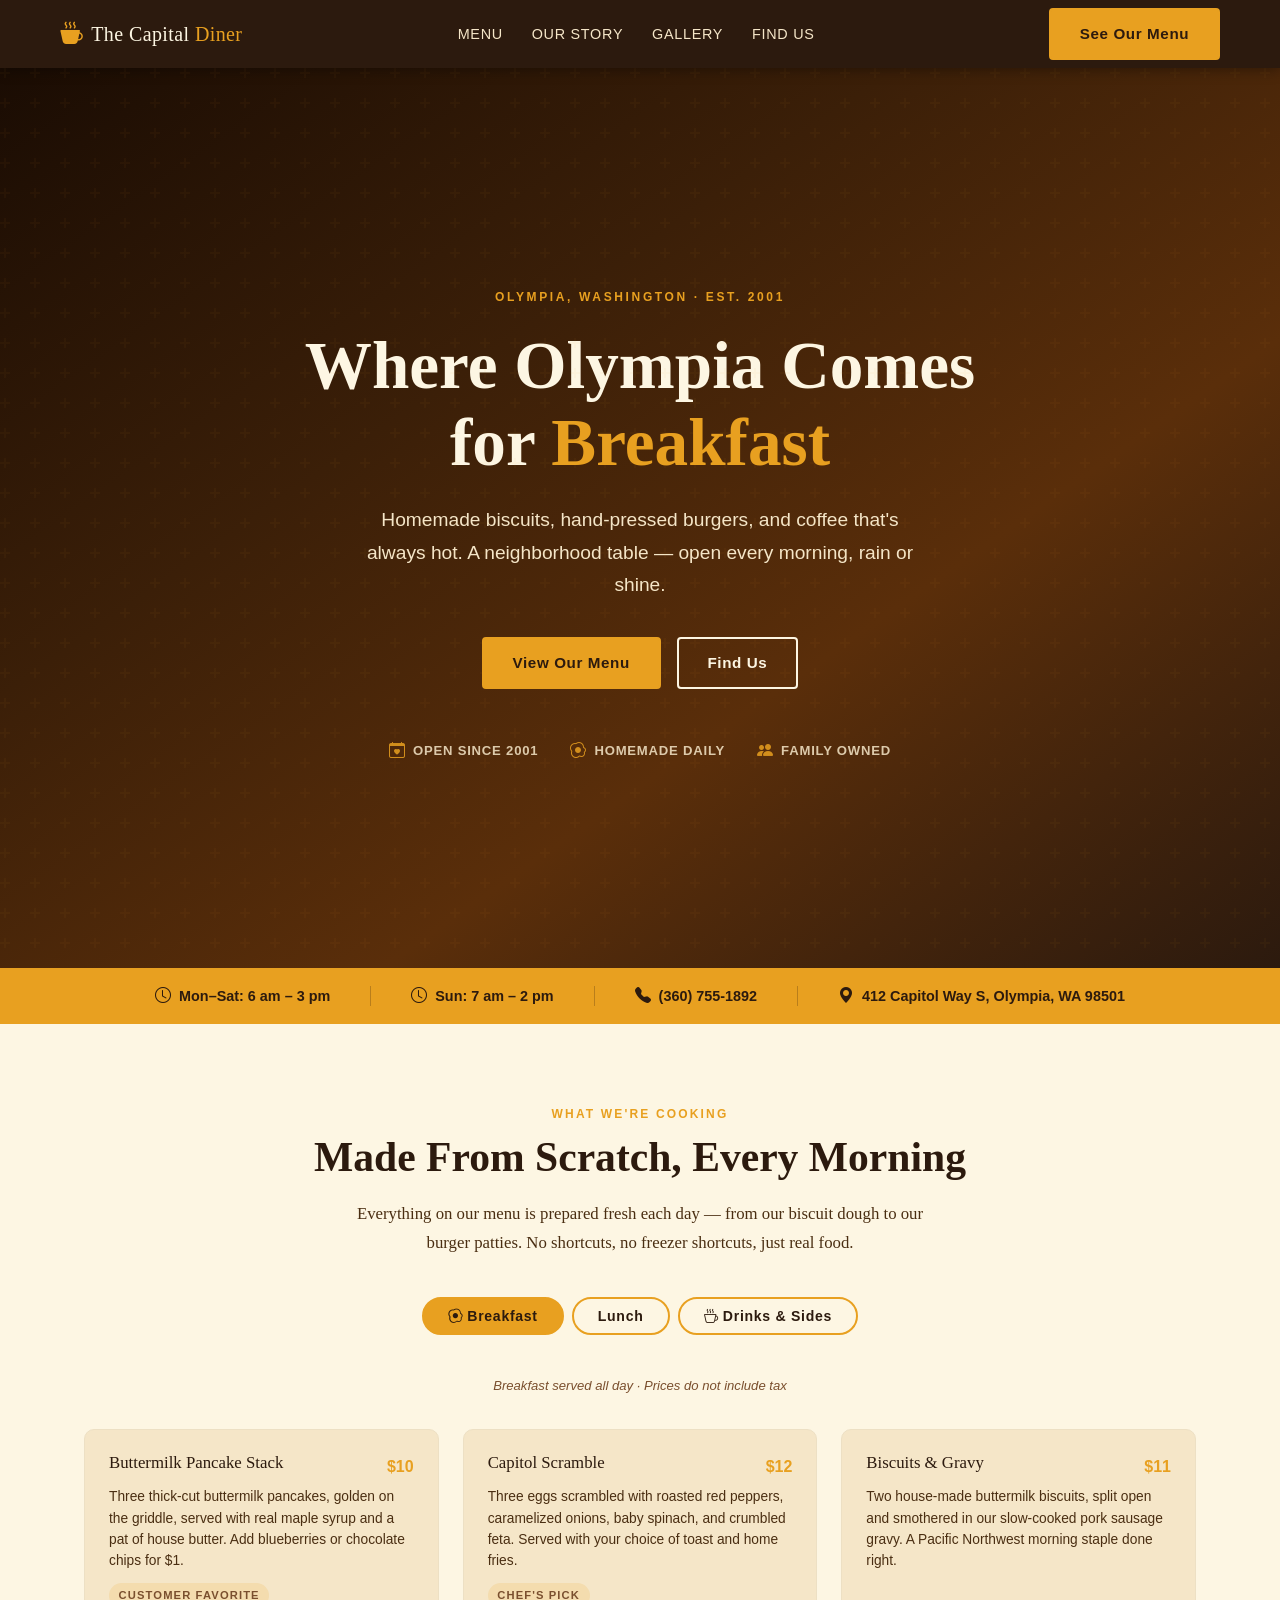
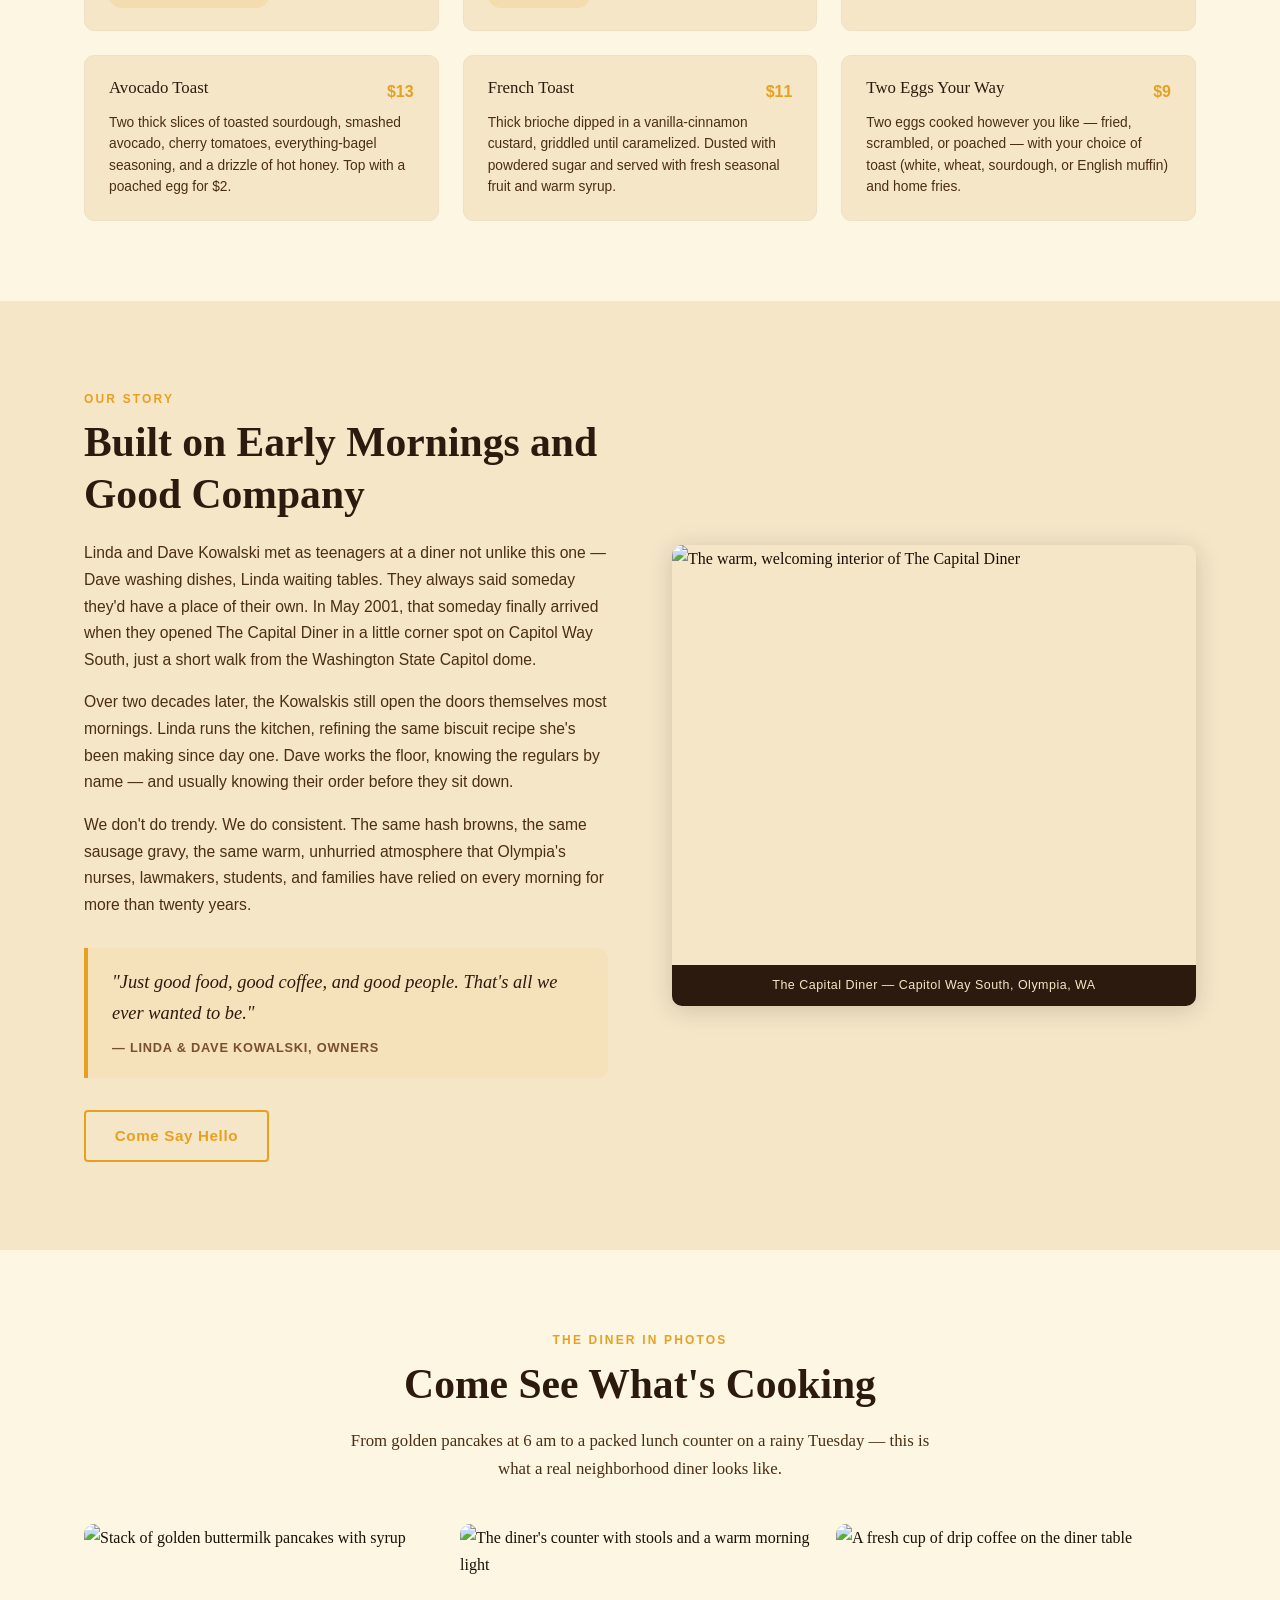
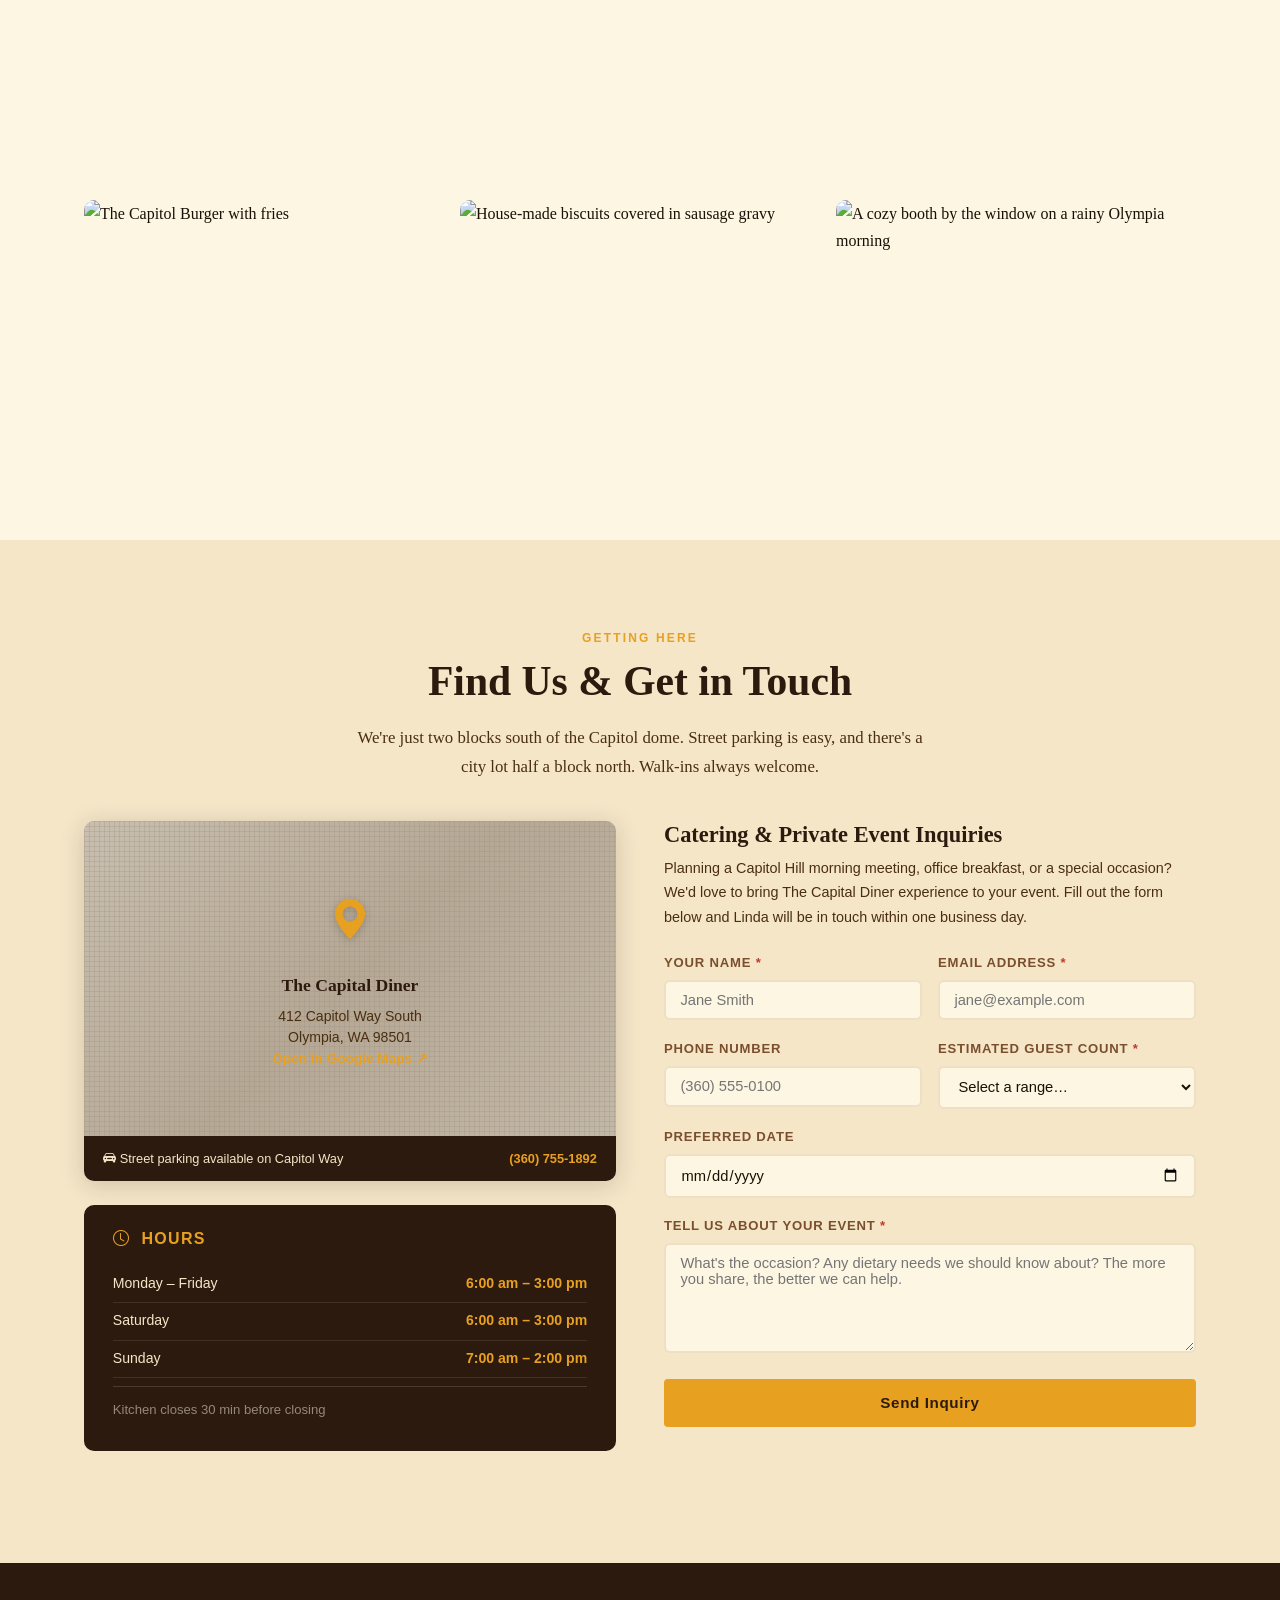
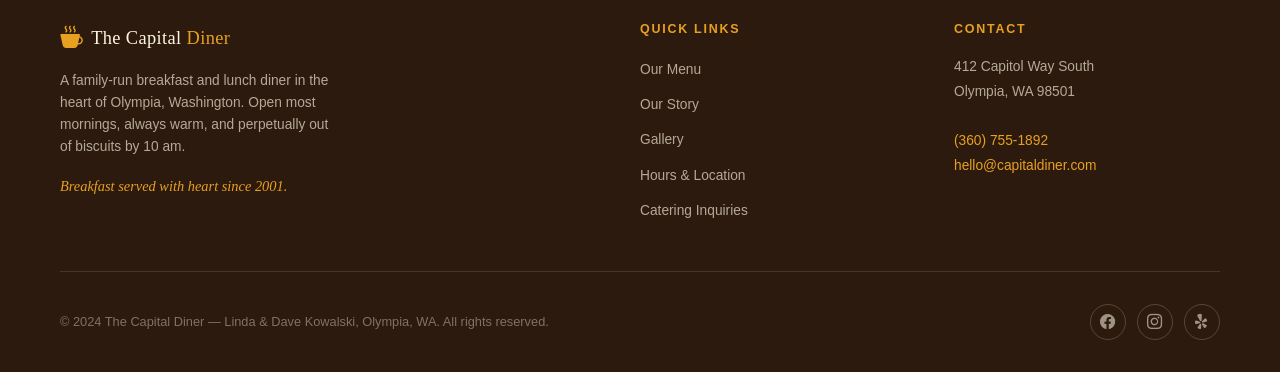
==== CapitalDiner/index.html @ 4e8f1e47 "Redesign portfolio with Aurora Forest theme + add 3 Olympia demo sites - Complete CSS rewrite: ameth" ====
<!DOCTYPE html>
<html lang="en">
<head>
  <meta charset="UTF-8" />
  <meta name="viewport" content="width=device-width, initial-scale=1.0" />
  <meta name="description" content="The Capital Diner — Olympia's favorite neighborhood breakfast and lunch spot since 2001. Homemade food, fresh coffee, and a warm welcome near the Washington State Capitol." />
  <title>The Capital Diner | Breakfast &amp; Lunch in Olympia, WA</title>

  <!-- Bootstrap Icons -->
  <link rel="stylesheet" href="https://cdn.jsdelivr.net/npm/bootstrap-icons@1.11.3/font/bootstrap-icons.min.css" />

  <!-- Local CSS -->
  <link rel="stylesheet" href="style.css" />
</head>
<body>

  <!-- ================================================
       NAVBAR
  ================================================= -->
  <nav id="navbar" role="navigation" aria-label="Main navigation">
    <div class="nav-inner">

      <a href="#hero" class="nav-logo" aria-label="The Capital Diner — home">
        <i class="bi bi-cup-hot-fill" aria-hidden="true"></i>
        <span>The Capital <span class="diner-word">Diner</span></span>
      </a>

      <ul class="nav-links" role="list">
        <li><a href="#menu">Menu</a></li>
        <li><a href="#about">Our Story</a></li>
        <li><a href="#gallery">Gallery</a></li>
        <li><a href="#findus">Find Us</a></li>
      </ul>

      <a href="#menu" class="btn btn-amber nav-cta sans">See Our Menu</a>

      <button
        class="nav-toggle"
        id="nav-toggle"
        aria-label="Toggle mobile menu"
        aria-expanded="false"
        aria-controls="navbar"
      >
        <span></span><span></span><span></span>
      </button>

    </div>
  </nav>


  <!-- ================================================
       HERO
  ================================================= -->
  <section id="hero" aria-label="Hero">

    <p class="hero-eyebrow">Olympia, Washington · Est. 2001</p>

    <h1 class="hero-title">
      Where Olympia Comes<br />for <em>Breakfast</em>
    </h1>

    <p class="hero-subtitle">
      Homemade biscuits, hand-pressed burgers, and coffee that's always hot.
      A neighborhood table — open every morning, rain or shine.
    </p>

    <div class="hero-ctas">
      <a href="#menu"   class="btn btn-amber sans">View Our Menu</a>
      <a href="#findus" class="btn btn-outline-cream sans">Find Us</a>
    </div>

    <div class="trust-badges" role="list" aria-label="Trust badges">
      <div class="badge" role="listitem">
        <i class="bi bi-calendar-heart" aria-hidden="true"></i>
        <span>Open Since 2001</span>
      </div>
      <div class="badge" role="listitem">
        <i class="bi bi-egg-fried" aria-hidden="true"></i>
        <span>Homemade Daily</span>
      </div>
      <div class="badge" role="listitem">
        <i class="bi bi-people-fill" aria-hidden="true"></i>
        <span>Family Owned</span>
      </div>
    </div>

  </section>


  <!-- ================================================
       HOURS & QUICK INFO BAR
  ================================================= -->
  <div id="infobar" role="complementary" aria-label="Hours and contact info">
    <div class="infobar-inner">

      <div class="info-item">
        <i class="bi bi-clock" aria-hidden="true"></i>
        <span>Mon–Sat: 6 am – 3 pm</span>
      </div>

      <div class="info-divider" aria-hidden="true"></div>

      <div class="info-item">
        <i class="bi bi-clock" aria-hidden="true"></i>
        <span>Sun: 7 am – 2 pm</span>
      </div>

      <div class="info-divider" aria-hidden="true"></div>

      <div class="info-item">
        <i class="bi bi-telephone-fill" aria-hidden="true"></i>
        <a href="tel:+13607551892" style="color:inherit;font-weight:600;">(360) 755-1892</a>
      </div>

      <div class="info-divider" aria-hidden="true"></div>

      <div class="info-item">
        <i class="bi bi-geo-alt-fill" aria-hidden="true"></i>
        <span>412 Capitol Way S, Olympia, WA 98501</span>
      </div>

    </div>
  </div>


  <!-- ================================================
       MENU
  ================================================= -->
  <section id="menu" aria-labelledby="menu-heading">
    <div class="container">

      <header class="menu-header fade-in-up">
        <span class="section-label">What We're Cooking</span>
        <h2 class="section-title" id="menu-heading">Made From Scratch, Every Morning</h2>
        <p class="section-subtitle">
          Everything on our menu is prepared fresh each day — from our biscuit dough
          to our burger patties. No shortcuts, no freezer shortcuts, just real food.
        </p>
      </header>

      <!-- Tab Buttons -->
      <div class="menu-tabs" role="tablist" aria-label="Menu categories">
        <button
          class="tab-btn active sans"
          role="tab"
          aria-selected="true"
          aria-controls="tab-breakfast"
          data-tab="tab-breakfast"
        >
          <i class="bi bi-egg-fried" aria-hidden="true"></i> Breakfast
        </button>
        <button
          class="tab-btn sans"
          role="tab"
          aria-selected="false"
          aria-controls="tab-lunch"
          data-tab="tab-lunch"
        >
          <i class="bi bi-sandwich" aria-hidden="true"></i> Lunch
        </button>
        <button
          class="tab-btn sans"
          role="tab"
          aria-selected="false"
          aria-controls="tab-drinks"
          data-tab="tab-drinks"
        >
          <i class="bi bi-cup-hot" aria-hidden="true"></i> Drinks &amp; Sides
        </button>
      </div>

      <!-- ── BREAKFAST PANEL ── -->
      <div id="tab-breakfast" class="tab-panel active" role="tabpanel" aria-labelledby="tab-btn-breakfast">
        <p class="menu-note">Breakfast served all day · Prices do not include tax</p>
        <div class="menu-grid">

          <article class="menu-card fade-in-up">
            <div class="menu-card-top">
              <h3 class="menu-card-name">Buttermilk Pancake Stack</h3>
              <span class="menu-card-price">$10</span>
            </div>
            <p class="menu-card-desc">Three thick-cut buttermilk pancakes, golden on the griddle, served with real maple syrup and a pat of house butter. Add blueberries or chocolate chips for $1.</p>
            <span class="menu-card-tag">Customer Favorite</span>
          </article>

          <article class="menu-card fade-in-up">
            <div class="menu-card-top">
              <h3 class="menu-card-name">Capitol Scramble</h3>
              <span class="menu-card-price">$12</span>
            </div>
            <p class="menu-card-desc">Three eggs scrambled with roasted red peppers, caramelized onions, baby spinach, and crumbled feta. Served with your choice of toast and home fries.</p>
            <span class="menu-card-tag">Chef's Pick</span>
          </article>

          <article class="menu-card fade-in-up">
            <div class="menu-card-top">
              <h3 class="menu-card-name">Biscuits &amp; Gravy</h3>
              <span class="menu-card-price">$11</span>
            </div>
            <p class="menu-card-desc">Two house-made buttermilk biscuits, split open and smothered in our slow-cooked pork sausage gravy. A Pacific Northwest morning staple done right.</p>
          </article>

          <article class="menu-card fade-in-up">
            <div class="menu-card-top">
              <h3 class="menu-card-name">Avocado Toast</h3>
              <span class="menu-card-price">$13</span>
            </div>
            <p class="menu-card-desc">Two thick slices of toasted sourdough, smashed avocado, cherry tomatoes, everything-bagel seasoning, and a drizzle of hot honey. Top with a poached egg for $2.</p>
          </article>

          <article class="menu-card fade-in-up">
            <div class="menu-card-top">
              <h3 class="menu-card-name">French Toast</h3>
              <span class="menu-card-price">$11</span>
            </div>
            <p class="menu-card-desc">Thick brioche dipped in a vanilla-cinnamon custard, griddled until caramelized. Dusted with powdered sugar and served with fresh seasonal fruit and warm syrup.</p>
          </article>

          <article class="menu-card fade-in-up">
            <div class="menu-card-top">
              <h3 class="menu-card-name">Two Eggs Your Way</h3>
              <span class="menu-card-price">$9</span>
            </div>
            <p class="menu-card-desc">Two eggs cooked however you like — fried, scrambled, or poached — with your choice of toast (white, wheat, sourdough, or English muffin) and home fries.</p>
          </article>

        </div>
      </div><!-- /tab-breakfast -->

      <!-- ── LUNCH PANEL ── -->
      <div id="tab-lunch" class="tab-panel" role="tabpanel" aria-labelledby="tab-btn-lunch" style="display:none;">
        <p class="menu-note">Lunch served from 11 am · Prices do not include tax</p>
        <div class="menu-grid">

          <article class="menu-card fade-in-up">
            <div class="menu-card-top">
              <h3 class="menu-card-name">Club Sandwich</h3>
              <span class="menu-card-price">$13</span>
            </div>
            <p class="menu-card-desc">Triple-decker toasted white bread loaded with oven-roasted turkey, crispy bacon, cheddar, lettuce, tomato, and house mayo. Served with house-cut fries or a side salad.</p>
            <span class="menu-card-tag">Lunch Favorite</span>
          </article>

          <article class="menu-card fade-in-up">
            <div class="menu-card-top">
              <h3 class="menu-card-name">Patty Melt</h3>
              <span class="menu-card-price">$13</span>
            </div>
            <p class="menu-card-desc">A hand-formed beef patty on grilled marble rye with Swiss cheese and a heap of slow-caramelized onions. Simple, honest, and deeply satisfying.</p>
          </article>

          <article class="menu-card fade-in-up">
            <div class="menu-card-top">
              <h3 class="menu-card-name">Capitol Burger</h3>
              <span class="menu-card-price">$14</span>
            </div>
            <p class="menu-card-desc">Our signature half-pound, hand-pressed beef burger on a toasted brioche bun with aged cheddar, butter lettuce, vine tomato, red onion, and Capitol sauce. Served with fries.</p>
            <span class="menu-card-tag">House Specialty</span>
          </article>

          <article class="menu-card fade-in-up">
            <div class="menu-card-top">
              <h3 class="menu-card-name">BLT</h3>
              <span class="menu-card-price">$11</span>
            </div>
            <p class="menu-card-desc">Thick-cut applewood-smoked bacon, iceberg lettuce, vine-ripe tomato, and real mayo on golden-toasted sourdough. Clean, classic, and never disappointing.</p>
          </article>

          <article class="menu-card fade-in-up">
            <div class="menu-card-top">
              <h3 class="menu-card-name">Soup &amp; Half Sandwich</h3>
              <span class="menu-card-price">$12</span>
            </div>
            <p class="menu-card-desc">A rotating bowl of made-from-scratch daily soup paired with half a deli sandwich of your choice — turkey, ham, or tuna salad. Ask your server what's in the pot today.</p>
          </article>

        </div>
      </div><!-- /tab-lunch -->

      <!-- ── DRINKS & SIDES PANEL ── -->
      <div id="tab-drinks" class="tab-panel" role="tabpanel" aria-labelledby="tab-btn-drinks" style="display:none;">
        <p class="menu-note">Available all day with any meal · Prices do not include tax</p>
        <div class="menu-grid">

          <article class="menu-card fade-in-up">
            <div class="menu-card-top">
              <h3 class="menu-card-name">Drip Coffee</h3>
              <span class="menu-card-price">$3</span>
            </div>
            <p class="menu-card-desc">Fresh-brewed every 30 minutes from locally roasted beans. Regular or decaf, with unlimited refills at the table. Because a good cup of coffee is non-negotiable.</p>
            <span class="menu-card-tag">Free Refills</span>
          </article>

          <article class="menu-card fade-in-up">
            <div class="menu-card-top">
              <h3 class="menu-card-name">Fresh-Squeezed Orange Juice</h3>
              <span class="menu-card-price">$4.50</span>
            </div>
            <p class="menu-card-desc">Squeezed to order from fresh navel oranges. Small or large. No added sugar, no concentrate — just fruit. A Capital Diner morning classic.</p>
          </article>

          <article class="menu-card fade-in-up">
            <div class="menu-card-top">
              <h3 class="menu-card-name">Home Fries</h3>
              <span class="menu-card-price">$4</span>
            </div>
            <p class="menu-card-desc">Skillet-fried diced potatoes with onion, bell pepper, and our house seasoning blend, cooked golden and crispy. The perfect breakfast side.</p>
          </article>

          <article class="menu-card fade-in-up">
            <div class="menu-card-top">
              <h3 class="menu-card-name">Seasonal Fruit Cup</h3>
              <span class="menu-card-price">$4</span>
            </div>
            <p class="menu-card-desc">Fresh-cut melon, strawberries, grapes, and whatever looks best at the market this week. A lighter side that pairs with anything on the menu.</p>
          </article>

          <article class="menu-card fade-in-up">
            <div class="menu-card-top">
              <h3 class="menu-card-name">Toast &amp; Jam</h3>
              <span class="menu-card-price">$3</span>
            </div>
            <p class="menu-card-desc">Two slices of your choice — white, wheat, sourdough, or English muffin — served with butter and a house-made seasonal jam from a local Olympia producer.</p>
          </article>

          <article class="menu-card fade-in-up">
            <div class="menu-card-top">
              <h3 class="menu-card-name">Fountain &amp; Juice Drinks</h3>
              <span class="menu-card-price">$3</span>
            </div>
            <p class="menu-card-desc">Pepsi, Diet Pepsi, lemonade, iced tea (sweet or unsweet), cranberry, and apple juice. Free refills on fountain. Ask about our seasonal lemonade special.</p>
          </article>

        </div>
      </div><!-- /tab-drinks -->

    </div>
  </section>


  <!-- ================================================
       ABOUT
  ================================================= -->
  <section id="about" aria-labelledby="about-heading">
    <div class="container">
      <div class="about-grid">

        <!-- Text Column -->
        <div class="about-text fade-in-up">
          <span class="section-label">Our Story</span>
          <h2 class="section-title" id="about-heading">Built on Early Mornings and Good Company</h2>

          <p>
            Linda and Dave Kowalski met as teenagers at a diner not unlike this one — Dave washing dishes, Linda waiting tables. They always said someday they'd have a place of their own. In May 2001, that someday finally arrived when they opened The Capital Diner in a little corner spot on Capitol Way South, just a short walk from the Washington State Capitol dome.
          </p>
          <p>
            Over two decades later, the Kowalskis still open the doors themselves most mornings. Linda runs the kitchen, refining the same biscuit recipe she's been making since day one. Dave works the floor, knowing the regulars by name — and usually knowing their order before they sit down.
          </p>
          <p>
            We don't do trendy. We do consistent. The same hash browns, the same sausage gravy, the same warm, unhurried atmosphere that Olympia's nurses, lawmakers, students, and families have relied on every morning for more than twenty years.
          </p>

          <blockquote class="about-quote">
            <p>"Just good food, good coffee, and good people. That's all we ever wanted to be."</p>
            <cite>— Linda &amp; Dave Kowalski, Owners</cite>
          </blockquote>

          <a href="#findus" class="btn btn-outline-amber sans">Come Say Hello</a>
        </div>

        <!-- Photo Column -->
        <div class="about-photo fade-in-up">
          <img
            src="https://picsum.photos/seed/diner-interior/700/480"
            alt="The warm, welcoming interior of The Capital Diner"
            loading="lazy"
            width="700"
            height="480"
          />
          <div class="about-photo-caption">
            The Capital Diner — Capitol Way South, Olympia, WA
          </div>
        </div>

      </div>
    </div>
  </section>


  <!-- ================================================
       GALLERY
  ================================================= -->
  <section id="gallery" aria-labelledby="gallery-heading">
    <div class="container">

      <header class="gallery-header fade-in-up">
        <span class="section-label">The Diner in Photos</span>
        <h2 class="section-title" id="gallery-heading">Come See What's Cooking</h2>
        <p class="section-subtitle">
          From golden pancakes at 6 am to a packed lunch counter on a rainy Tuesday —
          this is what a real neighborhood diner looks like.
        </p>
      </header>

      <div class="gallery-grid" role="list" aria-label="Photo gallery">

        <div class="gallery-item fade-in-up" role="listitem">
          <img
            src="https://picsum.photos/seed/pancakes-stack/600/400"
            alt="Stack of golden buttermilk pancakes with syrup"
            loading="lazy"
            width="600"
            height="400"
          />
          <div class="gallery-item-overlay"><span>Buttermilk Pancakes</span></div>
        </div>

        <div class="gallery-item fade-in-up" role="listitem">
          <img
            src="https://picsum.photos/seed/diner-counter/600/400"
            alt="The diner's counter with stools and a warm morning light"
            loading="lazy"
            width="600"
            height="400"
          />
          <div class="gallery-item-overlay"><span>The Counter</span></div>
        </div>

        <div class="gallery-item fade-in-up" role="listitem">
          <img
            src="https://picsum.photos/seed/coffee-morning/600/400"
            alt="A fresh cup of drip coffee on the diner table"
            loading="lazy"
            width="600"
            height="400"
          />
          <div class="gallery-item-overlay"><span>Morning Coffee</span></div>
        </div>

        <div class="gallery-item fade-in-up" role="listitem">
          <img
            src="https://picsum.photos/seed/burger-melt/600/400"
            alt="The Capitol Burger with fries"
            loading="lazy"
            width="600"
            height="400"
          />
          <div class="gallery-item-overlay"><span>The Capitol Burger</span></div>
        </div>

        <div class="gallery-item fade-in-up" role="listitem">
          <img
            src="https://picsum.photos/seed/biscuits-gravy/600/400"
            alt="House-made biscuits covered in sausage gravy"
            loading="lazy"
            width="600"
            height="400"
          />
          <div class="gallery-item-overlay"><span>Biscuits &amp; Gravy</span></div>
        </div>

        <div class="gallery-item fade-in-up" role="listitem">
          <img
            src="https://picsum.photos/seed/diner-booth/600/400"
            alt="A cozy booth by the window on a rainy Olympia morning"
            loading="lazy"
            width="600"
            height="400"
          />
          <div class="gallery-item-overlay"><span>A Cozy Corner Booth</span></div>
        </div>

      </div>
    </div>
  </section>


  <!-- ================================================
       FIND US / CONTACT
  ================================================= -->
  <section id="findus" aria-labelledby="findus-heading">
    <div class="container">

      <header class="text-center fade-in-up" style="margin-bottom:2.5rem;">
        <span class="section-label">Getting Here</span>
        <h2 class="section-title" id="findus-heading">Find Us &amp; Get in Touch</h2>
        <p class="section-subtitle" style="margin:0 auto;">
          We're just two blocks south of the Capitol dome. Street parking is easy, and there's
          a city lot half a block north. Walk-ins always welcome.
        </p>
      </header>

      <div class="findus-grid">

        <!-- Left: Map placeholder + Hours card -->
        <div>

          <!-- Map Placeholder -->
          <div class="map-placeholder fade-in-up" role="img" aria-label="Map showing The Capital Diner location at 412 Capitol Way S, Olympia, WA">
            <div class="map-inner">
              <div class="map-pin-icon">
                <i class="bi bi-geo-alt-fill" aria-hidden="true"></i>
              </div>
              <div class="map-address-block">
                <strong>The Capital Diner</strong>
                <p>
                  412 Capitol Way South<br />
                  Olympia, WA 98501<br />
                  <a href="https://www.google.com/maps/search/412+Capitol+Way+S+Olympia+WA" target="_blank" rel="noopener noreferrer" style="color:var(--amber);font-family:'Segoe UI',sans-serif;font-size:.85rem;font-weight:600;">Open in Google Maps ↗</a>
                </p>
              </div>
            </div>
            <div class="map-footer">
              <span><i class="bi bi-car-front-fill" aria-hidden="true"></i> Street parking available on Capitol Way</span>
              <a href="tel:+13607551892">(360) 755-1892</a>
            </div>
          </div><!-- /map-placeholder -->

          <!-- Hours Card -->
          <div class="hours-card fade-in-up" style="margin-top:1.5rem;">
            <h4><i class="bi bi-clock" aria-hidden="true"></i> &nbsp;Hours</h4>
            <div class="hours-row">
              <span class="day">Monday – Friday</span>
              <span class="time">6:00 am – 3:00 pm</span>
            </div>
            <div class="hours-row">
              <span class="day">Saturday</span>
              <span class="time">6:00 am – 3:00 pm</span>
            </div>
            <div class="hours-row">
              <span class="day">Sunday</span>
              <span class="time">7:00 am – 2:00 pm</span>
            </div>
            <div class="hours-row" style="margin-top:.5rem;border-top:1px solid rgba(253,246,227,.15);padding-top:.7rem;">
              <span class="day" style="color:rgba(253,246,227,.5);font-size:.82rem;">Kitchen closes 30 min before closing</span>
            </div>
          </div>

        </div><!-- /left col -->

        <!-- Right: Catering Inquiry Form -->
        <div class="contact-form fade-in-up">
          <h3>Catering &amp; Private Event Inquiries</h3>
          <p class="form-intro">
            Planning a Capitol Hill morning meeting, office breakfast, or a special occasion?
            We'd love to bring The Capital Diner experience to your event. Fill out the form
            below and Linda will be in touch within one business day.
          </p>

          <form id="catering-form" novalidate>

            <div class="form-row">
              <div class="form-group">
                <label for="f-name">Your Name <span style="color:#c0392b;">*</span></label>
                <input type="text" id="f-name" name="name" placeholder="Jane Smith" required autocomplete="name" />
              </div>
              <div class="form-group">
                <label for="f-email">Email Address <span style="color:#c0392b;">*</span></label>
                <input type="email" id="f-email" name="email" placeholder="jane@example.com" required autocomplete="email" />
              </div>
            </div>

            <div class="form-row">
              <div class="form-group">
                <label for="f-phone">Phone Number</label>
                <input type="tel" id="f-phone" name="phone" placeholder="(360) 555-0100" autocomplete="tel" />
              </div>
              <div class="form-group">
                <label for="f-guests">Estimated Guest Count <span style="color:#c0392b;">*</span></label>
                <select id="f-guests" name="guests" required>
                  <option value="">Select a range…</option>
                  <option value="10-25">10 – 25 guests</option>
                  <option value="25-50">25 – 50 guests</option>
                  <option value="50-100">50 – 100 guests</option>
                  <option value="100+">100+ guests</option>
                </select>
              </div>
            </div>

            <div class="form-group">
              <label for="f-date">Preferred Date</label>
              <input type="date" id="f-date" name="date" />
            </div>

            <div class="form-group">
              <label for="f-message">Tell Us About Your Event <span style="color:#c0392b;">*</span></label>
              <textarea id="f-message" name="message" placeholder="What's the occasion? Any dietary needs we should know about? The more you share, the better we can help." required></textarea>
            </div>

            <button type="submit" class="btn btn-amber sans" style="width:100%;padding:.85rem;">
              Send Inquiry
            </button>

          </form>

          <div id="form-success" class="form-success" role="alert">
            <i class="bi bi-check-circle-fill" aria-hidden="true"></i>
            <strong>Thank you — your inquiry is on its way!</strong><br />
            Linda will reach out within one business day.
            In the meantime, feel free to call us at <a href="tel:+13607551892">(360) 755-1892</a>.
          </div>

        </div><!-- /contact-form -->

      </div><!-- /findus-grid -->

    </div>
  </section>


  <!-- ================================================
       FOOTER
  ================================================= -->
  <footer id="footer" role="contentinfo">
    <div class="footer-inner">

      <div class="footer-top">

        <!-- Brand -->
        <div class="footer-brand">
          <a href="#hero" class="nav-logo" aria-label="The Capital Diner — back to top">
            <i class="bi bi-cup-hot-fill" aria-hidden="true"></i>
            <span>The Capital <span class="diner-word">Diner</span></span>
          </a>
          <p>
            A family-run breakfast and lunch diner in the heart of Olympia, Washington.
            Open most mornings, always warm, and perpetually out of biscuits by 10 am.
          </p>
          <span class="footer-tagline">Breakfast served with heart since 2001.</span>
        </div>

        <!-- Quick Links -->
        <div class="footer-col">
          <h5>Quick Links</h5>
          <ul>
            <li><a href="#menu">Our Menu</a></li>
            <li><a href="#about">Our Story</a></li>
            <li><a href="#gallery">Gallery</a></li>
            <li><a href="#findus">Hours &amp; Location</a></li>
            <li><a href="#findus">Catering Inquiries</a></li>
          </ul>
        </div>

        <!-- Contact -->
        <div class="footer-col">
          <h5>Contact</h5>
          <address>
            412 Capitol Way South<br />
            Olympia, WA 98501<br /><br />
            <a href="tel:+13607551892">(360) 755-1892</a><br />
            <a href="mailto:hello@capitaldiner.com">hello@capitaldiner.com</a>
          </address>
        </div>

      </div><!-- /footer-top -->

      <div class="footer-bottom">
        <p class="footer-copy">
          &copy; 2024 The Capital Diner &mdash; Linda &amp; Dave Kowalski, Olympia, WA.
          All rights reserved.
        </p>

        <div class="social-links" aria-label="Social media links">
          <a href="#" aria-label="The Capital Diner on Facebook" rel="noopener">
            <i class="bi bi-facebook" aria-hidden="true"></i>
          </a>
          <a href="#" aria-label="The Capital Diner on Instagram" rel="noopener">
            <i class="bi bi-instagram" aria-hidden="true"></i>
          </a>
          <a href="#" aria-label="The Capital Diner on Yelp" rel="noopener">
            <i class="bi bi-yelp" aria-hidden="true"></i>
          </a>
        </div>
      </div>

    </div>
  </footer>


  <!-- Scroll-to-top -->
  <button id="scroll-top" aria-label="Scroll back to top" title="Back to top">
    <i class="bi bi-arrow-up" aria-hidden="true"></i>
  </button>


  <!-- Script -->
  <script src="script.js"></script>

</body>
</html>
---- CapitalDiner/style.css ----
/* ============================================================
   The Capital Diner — style.css
   Colors: #2c1a0e (warm dark brown) | #e8a020 (golden amber)
           #fdf6e3 (cream) | #f5e6c8 (warm tan) | #7a4f2e (mid brown)
   ============================================================ */

/* ---------- Reset & Base ---------- */
*, *::before, *::after { box-sizing: border-box; margin: 0; padding: 0; }

:root {
  --brown-dark:   #2c1a0e;
  --brown-mid:    #7a4f2e;
  --brown-light:  #b07840;
  --amber:        #e8a020;
  --amber-light:  #f5c050;
  --cream:        #fdf6e3;
  --cream-dark:   #f5e6c8;
  --cream-deeper: #ede0c4;
  --text-dark:    #1a0f05;
  --text-mid:     #4a2e12;
  --text-light:   #fdf6e3;
  --shadow:       0 4px 24px rgba(44,26,14,.18);
  --radius:       10px;
  --transition:   .3s ease;
}

html { scroll-behavior: smooth; font-size: 16px; }

body {
  font-family: 'Georgia', 'Times New Roman', serif;
  background: var(--cream);
  color: var(--text-dark);
  line-height: 1.7;
}

/* Sans-serif utility */
.sans { font-family: 'Segoe UI', Arial, sans-serif; }

img { max-width: 100%; display: block; }
a   { color: var(--amber); text-decoration: none; transition: color var(--transition); }
a:hover { color: var(--amber-light); }

h1, h2, h3, h4 {
  font-family: 'Georgia', serif;
  line-height: 1.25;
  color: var(--brown-dark);
}

.section-label {
  font-family: 'Segoe UI', Arial, sans-serif;
  font-size: .75rem;
  font-weight: 700;
  letter-spacing: .18em;
  text-transform: uppercase;
  color: var(--amber);
  display: block;
  margin-bottom: .5rem;
}

.section-title {
  font-size: clamp(1.75rem, 4vw, 2.6rem);
  margin-bottom: 1rem;
}

.section-subtitle {
  font-size: 1.05rem;
  color: var(--text-mid);
  max-width: 580px;
}

/* ---------- Utility ---------- */
.container { max-width: 1160px; margin: 0 auto; padding: 0 1.5rem; }
.text-center { text-align: center; }
.text-amber  { color: var(--amber); }
.bg-cream    { background: var(--cream); }
.bg-cream-dark { background: var(--cream-dark); }
.bg-brown    { background: var(--brown-dark); }

.btn {
  display: inline-block;
  padding: .7rem 1.8rem;
  border-radius: 4px;
  font-family: 'Segoe UI', Arial, sans-serif;
  font-size: .95rem;
  font-weight: 600;
  letter-spacing: .04em;
  cursor: pointer;
  transition: background var(--transition), color var(--transition), transform .15s;
  border: 2px solid transparent;
  text-align: center;
}
.btn:hover { transform: translateY(-2px); }

.btn-amber {
  background: var(--amber);
  color: var(--brown-dark);
  border-color: var(--amber);
}
.btn-amber:hover {
  background: var(--amber-light);
  border-color: var(--amber-light);
  color: var(--brown-dark);
}

.btn-outline-cream {
  background: transparent;
  color: var(--cream);
  border-color: var(--cream);
}
.btn-outline-cream:hover {
  background: var(--cream);
  color: var(--brown-dark);
}

.btn-outline-amber {
  background: transparent;
  color: var(--amber);
  border-color: var(--amber);
}
.btn-outline-amber:hover {
  background: var(--amber);
  color: var(--brown-dark);
}

/* ---------- Navbar ---------- */
#navbar {
  position: sticky;
  top: 0;
  z-index: 1000;
  background: var(--brown-dark);
  box-shadow: 0 2px 12px rgba(0,0,0,.35);
  padding: 0 1.5rem;
}

.nav-inner {
  max-width: 1160px;
  margin: 0 auto;
  display: flex;
  align-items: center;
  justify-content: space-between;
  height: 68px;
}

.nav-logo {
  display: flex;
  align-items: center;
  gap: .55rem;
  color: var(--cream) !important;
  font-family: 'Georgia', serif;
  font-size: 1.25rem;
  font-weight: normal;
  letter-spacing: .02em;
  white-space: nowrap;
}
.nav-logo i {
  color: var(--amber);
  font-size: 1.4rem;
}
.nav-logo .diner-word { color: var(--amber); }

.nav-links {
  display: flex;
  align-items: center;
  gap: 1.8rem;
  list-style: none;
}
.nav-links a {
  color: var(--cream-dark);
  font-family: 'Segoe UI', Arial, sans-serif;
  font-size: .9rem;
  letter-spacing: .05em;
  text-transform: uppercase;
  padding: .25rem 0;
  border-bottom: 2px solid transparent;
  transition: color var(--transition), border-color var(--transition);
}
.nav-links a:hover,
.nav-links a.active {
  color: var(--amber);
  border-bottom-color: var(--amber);
}

.nav-cta {
  margin-left: 1.2rem;
}

/* Hamburger */
.nav-toggle {
  display: none;
  flex-direction: column;
  gap: 5px;
  background: none;
  border: none;
  cursor: pointer;
  padding: 4px;
}
.nav-toggle span {
  display: block;
  width: 26px;
  height: 2px;
  background: var(--cream);
  border-radius: 2px;
  transition: transform var(--transition), opacity var(--transition);
}

/* ---------- Hero ---------- */
#hero {
  min-height: 100vh;
  background: linear-gradient(145deg, #1a0c03 0%, #3b1f08 35%, #5a2e0a 65%, #2c1a0e 100%);
  display: flex;
  flex-direction: column;
  align-items: center;
  justify-content: center;
  text-align: center;
  padding: 5rem 1.5rem 4rem;
  position: relative;
  overflow: hidden;
}

/* Subtle texture overlay */
#hero::before {
  content: '';
  position: absolute;
  inset: 0;
  background: url("data:image/svg+xml,%3Csvg width='60' height='60' viewBox='0 0 60 60' xmlns='http://www.w3.org/2000/svg'%3E%3Cg fill='none' fill-rule='evenodd'%3E%3Cg fill='%23e8a020' fill-opacity='0.04'%3E%3Cpath d='M36 34v-4h-2v4h-4v2h4v4h2v-4h4v-2h-4zm0-30V0h-2v4h-4v2h4v4h2V6h4V4h-4zM6 34v-4H4v4H0v2h4v4h2v-4h4v-2H6zM6 4V0H4v4H0v2h4v4h2V6h4V4H6z'/%3E%3C/g%3E%3C/g%3E%3C/svg%3E");
  pointer-events: none;
}

.hero-eyebrow {
  font-family: 'Segoe UI', Arial, sans-serif;
  font-size: .75rem;
  font-weight: 700;
  letter-spacing: .22em;
  text-transform: uppercase;
  color: var(--amber);
  margin-bottom: 1.2rem;
}

.hero-title {
  font-size: clamp(2.4rem, 6vw, 4.2rem);
  color: var(--cream);
  line-height: 1.15;
  max-width: 780px;
  margin: 0 auto .4rem;
}
.hero-title em {
  font-style: normal;
  color: var(--amber);
}

.hero-subtitle {
  font-size: clamp(1rem, 2vw, 1.2rem);
  color: var(--cream-dark);
  max-width: 560px;
  margin: 1rem auto 2.2rem;
  font-family: 'Segoe UI', Arial, sans-serif;
  font-weight: 300;
}

.hero-ctas {
  display: flex;
  gap: 1rem;
  justify-content: center;
  flex-wrap: wrap;
  margin-bottom: 3rem;
}

.trust-badges {
  display: flex;
  gap: 2rem;
  justify-content: center;
  flex-wrap: wrap;
}

.badge {
  display: flex;
  align-items: center;
  gap: .45rem;
  font-family: 'Segoe UI', Arial, sans-serif;
  font-size: .82rem;
  font-weight: 600;
  letter-spacing: .06em;
  text-transform: uppercase;
  color: var(--cream-dark);
  opacity: .85;
}
.badge i { color: var(--amber); font-size: 1rem; }

/* ---------- Info Bar ---------- */
#infobar {
  background: var(--amber);
  padding: .9rem 1.5rem;
}

.infobar-inner {
  max-width: 1160px;
  margin: 0 auto;
  display: flex;
  align-items: center;
  justify-content: center;
  gap: 2.5rem;
  flex-wrap: wrap;
}

.info-item {
  display: flex;
  align-items: center;
  gap: .5rem;
  font-family: 'Segoe UI', Arial, sans-serif;
  font-size: .9rem;
  font-weight: 600;
  color: var(--brown-dark);
}
.info-item i { font-size: 1rem; }

.info-divider {
  width: 1px;
  height: 20px;
  background: rgba(44,26,14,.25);
}

/* ---------- Menu Section ---------- */
#menu {
  padding: 5rem 0;
  background: var(--cream);
}

.menu-header {
  text-align: center;
  margin-bottom: 2.5rem;
}
.menu-header .section-subtitle {
  margin: 0 auto;
}

/* Tab Nav */
.menu-tabs {
  display: flex;
  justify-content: center;
  gap: .5rem;
  flex-wrap: wrap;
  margin-bottom: 2.5rem;
}

.tab-btn {
  padding: .55rem 1.5rem;
  border-radius: 30px;
  border: 2px solid var(--amber);
  background: transparent;
  color: var(--brown-dark);
  font-family: 'Segoe UI', Arial, sans-serif;
  font-size: .88rem;
  font-weight: 600;
  letter-spacing: .05em;
  cursor: pointer;
  transition: background var(--transition), color var(--transition);
}
.tab-btn:hover,
.tab-btn.active {
  background: var(--amber);
  color: var(--brown-dark);
}

.tab-panel {
  display: none;
  opacity: 0;
  transition: opacity .35s ease;
}
.tab-panel.active {
  display: block;
  opacity: 1;
}

.menu-note {
  text-align: center;
  font-family: 'Segoe UI', Arial, sans-serif;
  font-size: .82rem;
  color: var(--brown-mid);
  margin-bottom: 2rem;
  font-style: italic;
}

/* Menu Grid */
.menu-grid {
  display: grid;
  grid-template-columns: repeat(auto-fill, minmax(280px, 1fr));
  gap: 1.5rem;
}

.menu-card {
  background: var(--cream-dark);
  border-radius: var(--radius);
  padding: 1.4rem 1.5rem;
  border: 1px solid var(--cream-deeper);
  transition: box-shadow var(--transition), transform var(--transition);
  position: relative;
}
.menu-card:hover {
  box-shadow: var(--shadow);
  transform: translateY(-3px);
}

.menu-card-top {
  display: flex;
  justify-content: space-between;
  align-items: flex-start;
  margin-bottom: .4rem;
  gap: .5rem;
}

.menu-card-name {
  font-size: 1.05rem;
  font-weight: normal;
  color: var(--brown-dark);
  font-family: 'Georgia', serif;
}

.menu-card-price {
  font-family: 'Segoe UI', Arial, sans-serif;
  font-size: 1rem;
  font-weight: 700;
  color: var(--amber);
  white-space: nowrap;
}

.menu-card-desc {
  font-family: 'Segoe UI', Arial, sans-serif;
  font-size: .86rem;
  color: var(--text-mid);
  line-height: 1.55;
}

.menu-card-tag {
  display: inline-block;
  margin-top: .7rem;
  font-family: 'Segoe UI', Arial, sans-serif;
  font-size: .7rem;
  font-weight: 700;
  letter-spacing: .1em;
  text-transform: uppercase;
  padding: .18rem .6rem;
  border-radius: 20px;
  background: rgba(232,160,32,.15);
  color: var(--brown-mid);
}

/* ---------- About ---------- */
#about {
  padding: 5.5rem 0;
  background: var(--cream-dark);
}

.about-grid {
  display: grid;
  grid-template-columns: 1fr 1fr;
  gap: 4rem;
  align-items: center;
}

.about-text .section-label  { margin-bottom: .5rem; }
.about-text .section-title  { color: var(--brown-dark); margin-bottom: 1.2rem; }

.about-text p {
  font-family: 'Segoe UI', Arial, sans-serif;
  color: var(--text-mid);
  margin-bottom: 1rem;
  font-size: .98rem;
}

.about-quote {
  margin: 1.8rem 0 2rem;
  padding: 1.2rem 1.5rem;
  border-left: 4px solid var(--amber);
  background: rgba(232,160,32,.08);
  border-radius: 0 var(--radius) var(--radius) 0;
}
.about-quote p {
  font-size: 1.15rem !important;
  font-family: 'Georgia', serif !important;
  font-style: italic;
  color: var(--brown-dark) !important;
  margin: 0 !important;
}
.about-quote cite {
  display: block;
  margin-top: .5rem;
  font-family: 'Segoe UI', Arial, sans-serif;
  font-size: .8rem;
  font-style: normal;
  font-weight: 600;
  color: var(--brown-mid);
  letter-spacing: .06em;
  text-transform: uppercase;
}

.about-photo {
  border-radius: var(--radius);
  overflow: hidden;
  box-shadow: var(--shadow);
  position: relative;
}
.about-photo img {
  width: 100%;
  height: 420px;
  object-fit: cover;
}
.about-photo-caption {
  background: var(--brown-dark);
  color: var(--cream-dark);
  font-family: 'Segoe UI', Arial, sans-serif;
  font-size: .78rem;
  padding: .6rem 1rem;
  text-align: center;
  letter-spacing: .04em;
}

/* ---------- Gallery ---------- */
#gallery {
  padding: 5rem 0;
  background: var(--cream);
}

.gallery-header {
  text-align: center;
  margin-bottom: 2.5rem;
}
.gallery-header .section-subtitle { margin: 0 auto; }

.gallery-grid {
  display: grid;
  grid-template-columns: repeat(3, 1fr);
  grid-template-rows: repeat(2, 260px);
  gap: 1rem;
}

.gallery-item {
  border-radius: var(--radius);
  overflow: hidden;
  position: relative;
  cursor: pointer;
}
.gallery-item img {
  width: 100%;
  height: 100%;
  object-fit: cover;
  transition: transform .45s ease, filter .45s ease;
}
.gallery-item:hover img {
  transform: scale(1.06);
  filter: brightness(.85);
}
.gallery-item-overlay {
  position: absolute;
  inset: 0;
  background: linear-gradient(to top, rgba(44,26,14,.7) 0%, transparent 55%);
  opacity: 0;
  transition: opacity var(--transition);
  display: flex;
  align-items: flex-end;
  padding: 1rem 1.2rem;
}
.gallery-item:hover .gallery-item-overlay { opacity: 1; }
.gallery-item-overlay span {
  font-family: 'Segoe UI', Arial, sans-serif;
  font-size: .82rem;
  font-weight: 600;
  color: var(--cream);
  letter-spacing: .04em;
}

/* ---------- Find Us / Contact ---------- */
#findus {
  padding: 5.5rem 0;
  background: var(--cream-dark);
}

.findus-grid {
  display: grid;
  grid-template-columns: 1fr 1fr;
  gap: 3rem;
  align-items: start;
}

.map-placeholder {
  border-radius: var(--radius);
  overflow: hidden;
  box-shadow: var(--shadow);
  background: #d9cfc4;
  min-height: 360px;
  display: flex;
  flex-direction: column;
}
.map-inner {
  flex: 1;
  background: linear-gradient(135deg, #c8bfb0 0%, #b5a895 50%, #c2b8a8 100%);
  display: flex;
  align-items: center;
  justify-content: center;
  flex-direction: column;
  gap: 1rem;
  padding: 2rem;
  text-align: center;
  min-height: 260px;
  position: relative;
}
.map-inner::before {
  content: '';
  position: absolute;
  inset: 0;
  background: url("data:image/svg+xml,%3Csvg width='40' height='40' viewBox='0 0 40 40' xmlns='http://www.w3.org/2000/svg'%3E%3Cg fill='%23a09080' fill-opacity='0.3'%3E%3Cpath d='M0 0h1v40H0zm5 0h1v40H5zm5 0h1v40h-1zm5 0h1v40h-1zm5 0h1v40h-1zm5 0h1v40h-1zm5 0h1v40h-1zm5 0h1v40h-1z'/%3E%3Cpath d='M0 0v1h40V0zm0 5v1h40V5zm0 5v1h40v-1zm0 5v1h40v-1zm0 5v1h40v-1zm0 5v1h40v-1zm0 5v1h40v-1zm0 5v1h40v-1z'/%3E%3C/g%3E%3C/svg%3E");
}
.map-pin-icon {
  font-size: 2.5rem;
  color: var(--amber);
  filter: drop-shadow(0 2px 4px rgba(0,0,0,.2));
  position: relative;
}
.map-address-block {
  position: relative;
}
.map-address-block strong {
  display: block;
  font-family: 'Georgia', serif;
  font-size: 1.1rem;
  color: var(--brown-dark);
  margin-bottom: .3rem;
}
.map-address-block p {
  font-family: 'Segoe UI', Arial, sans-serif;
  font-size: .88rem;
  color: var(--text-mid);
  line-height: 1.5;
}
.map-footer {
  background: var(--brown-dark);
  padding: .75rem 1.2rem;
  display: flex;
  align-items: center;
  justify-content: space-between;
  flex-wrap: wrap;
  gap: .5rem;
}
.map-footer span {
  font-family: 'Segoe UI', Arial, sans-serif;
  font-size: .8rem;
  color: var(--cream-dark);
}
.map-footer a {
  font-family: 'Segoe UI', Arial, sans-serif;
  font-size: .8rem;
  font-weight: 600;
  color: var(--amber);
}

.hours-card {
  background: var(--brown-dark);
  color: var(--cream);
  border-radius: var(--radius);
  padding: 1.5rem 1.8rem;
  margin-bottom: 1.5rem;
}
.hours-card h4 {
  color: var(--amber);
  font-size: 1rem;
  margin-bottom: 1rem;
  letter-spacing: .08em;
  text-transform: uppercase;
  font-family: 'Segoe UI', Arial, sans-serif;
  font-weight: 700;
}
.hours-row {
  display: flex;
  justify-content: space-between;
  align-items: center;
  padding: .4rem 0;
  border-bottom: 1px solid rgba(253,246,227,.1);
  font-family: 'Segoe UI', Arial, sans-serif;
  font-size: .88rem;
}
.hours-row:last-child { border-bottom: none; }
.hours-row .day { color: var(--cream-dark); }
.hours-row .time { color: var(--amber); font-weight: 600; }

/* Contact Form */
.contact-form h3 {
  font-size: 1.4rem;
  color: var(--brown-dark);
  margin-bottom: .4rem;
}
.contact-form p.form-intro {
  font-family: 'Segoe UI', Arial, sans-serif;
  font-size: .9rem;
  color: var(--text-mid);
  margin-bottom: 1.4rem;
}

.form-group {
  margin-bottom: 1.1rem;
}
.form-group label {
  display: block;
  font-family: 'Segoe UI', Arial, sans-serif;
  font-size: .82rem;
  font-weight: 600;
  letter-spacing: .06em;
  text-transform: uppercase;
  color: var(--brown-mid);
  margin-bottom: .35rem;
}
.form-group input,
.form-group select,
.form-group textarea {
  width: 100%;
  padding: .65rem .9rem;
  border: 2px solid var(--cream-deeper);
  border-radius: 6px;
  background: var(--cream);
  font-family: 'Segoe UI', Arial, sans-serif;
  font-size: .92rem;
  color: var(--text-dark);
  transition: border-color var(--transition);
  outline: none;
}
.form-group input:focus,
.form-group select:focus,
.form-group textarea:focus {
  border-color: var(--amber);
}
.form-group textarea { resize: vertical; min-height: 110px; }

.form-row {
  display: grid;
  grid-template-columns: 1fr 1fr;
  gap: 1rem;
}

.form-success {
  display: none;
  background: #e8f5e9;
  border: 2px solid #81c784;
  border-radius: var(--radius);
  padding: 1.2rem 1.5rem;
  text-align: center;
  font-family: 'Segoe UI', Arial, sans-serif;
  font-size: .95rem;
  color: #2e7d32;
}
.form-success i { font-size: 1.4rem; margin-bottom: .3rem; display: block; }

/* ---------- Footer ---------- */
#footer {
  background: var(--brown-dark);
  padding: 3.5rem 1.5rem 2rem;
  color: var(--cream-dark);
}

.footer-inner {
  max-width: 1160px;
  margin: 0 auto;
}

.footer-top {
  display: grid;
  grid-template-columns: 2fr 1fr 1fr;
  gap: 3rem;
  padding-bottom: 2.5rem;
  border-bottom: 1px solid rgba(253,246,227,.12);
  margin-bottom: 2rem;
}

.footer-brand .nav-logo {
  font-size: 1.15rem;
  margin-bottom: .8rem;
}
.footer-brand p {
  font-family: 'Segoe UI', Arial, sans-serif;
  font-size: .86rem;
  color: rgba(253,246,227,.65);
  line-height: 1.6;
  max-width: 280px;
}
.footer-tagline {
  display: block;
  font-family: 'Georgia', serif;
  font-style: italic;
  color: var(--amber);
  margin-top: 1rem;
  font-size: .9rem;
}

.footer-col h5 {
  font-family: 'Segoe UI', Arial, sans-serif;
  font-size: .78rem;
  font-weight: 700;
  letter-spacing: .14em;
  text-transform: uppercase;
  color: var(--amber);
  margin-bottom: .9rem;
}
.footer-col ul {
  list-style: none;
}
.footer-col ul li {
  margin-bottom: .5rem;
}
.footer-col ul li a {
  font-family: 'Segoe UI', Arial, sans-serif;
  font-size: .86rem;
  color: rgba(253,246,227,.65);
  transition: color var(--transition);
}
.footer-col ul li a:hover { color: var(--amber); }
.footer-col address {
  font-style: normal;
  font-family: 'Segoe UI', Arial, sans-serif;
  font-size: .86rem;
  color: rgba(253,246,227,.65);
  line-height: 1.8;
}

.footer-bottom {
  display: flex;
  align-items: center;
  justify-content: space-between;
  flex-wrap: wrap;
  gap: 1rem;
}
.footer-copy {
  font-family: 'Segoe UI', Arial, sans-serif;
  font-size: .8rem;
  color: rgba(253,246,227,.4);
}

.social-links {
  display: flex;
  gap: .7rem;
}
.social-links a {
  width: 36px;
  height: 36px;
  border-radius: 50%;
  border: 1px solid rgba(253,246,227,.2);
  display: flex;
  align-items: center;
  justify-content: center;
  color: rgba(253,246,227,.55);
  font-size: .95rem;
  transition: background var(--transition), color var(--transition), border-color var(--transition);
}
.social-links a:hover {
  background: var(--amber);
  color: var(--brown-dark);
  border-color: var(--amber);
}

/* ---------- Scroll-to-top ---------- */
#scroll-top {
  position: fixed;
  bottom: 1.8rem;
  right: 1.8rem;
  width: 44px;
  height: 44px;
  background: var(--amber);
  color: var(--brown-dark);
  border: none;
  border-radius: 50%;
  font-size: 1.1rem;
  cursor: pointer;
  box-shadow: 0 4px 16px rgba(0,0,0,.25);
  display: flex;
  align-items: center;
  justify-content: center;
  opacity: 0;
  pointer-events: none;
  transition: opacity var(--transition), transform var(--transition);
  z-index: 900;
}
#scroll-top.visible {
  opacity: 1;
  pointer-events: auto;
}
#scroll-top:hover { transform: translateY(-3px); }

/* ---------- Animations ---------- */
.fade-in-up {
  opacity: 0;
  transform: translateY(28px);
  transition: opacity .6s ease, transform .6s ease;
}
.fade-in-up.visible {
  opacity: 1;
  transform: translateY(0);
}

/* ---------- Responsive ---------- */
@media (max-width: 960px) {
  .about-grid  { grid-template-columns: 1fr; gap: 2.5rem; }
  .about-photo { order: -1; }
  .about-photo img { height: 320px; }
  .findus-grid { grid-template-columns: 1fr; }
  .footer-top  { grid-template-columns: 1fr 1fr; }
  .gallery-grid { grid-template-columns: repeat(2, 1fr); grid-template-rows: repeat(3, 220px); }
}

@media (max-width: 720px) {
  .nav-links, .nav-cta { display: none; }
  .nav-toggle { display: flex; }
  #navbar.open .nav-links {
    display: flex;
    flex-direction: column;
    align-items: flex-start;
    gap: 0;
    position: absolute;
    top: 68px;
    left: 0;
    right: 0;
    background: var(--brown-dark);
    padding: 1rem 1.5rem 1.5rem;
    box-shadow: 0 8px 24px rgba(0,0,0,.3);
  }
  #navbar.open .nav-links a {
    padding: .6rem 0;
    border-bottom: 1px solid rgba(253,246,227,.1);
    width: 100%;
  }
  #navbar.open .nav-cta {
    display: block;
    margin: 1rem 0 0;
  }
  .hero-ctas { flex-direction: column; align-items: center; }
  .trust-badges { gap: 1.2rem; }
  .infobar-inner { gap: 1rem; }
  .info-divider { display: none; }
  .form-row { grid-template-columns: 1fr; }
  .footer-top { grid-template-columns: 1fr; gap: 2rem; }
  .gallery-grid { grid-template-columns: repeat(2, 1fr); grid-template-rows: repeat(3, 180px); }
}

@media (max-width: 480px) {
  .gallery-grid { grid-template-columns: 1fr; grid-template-rows: none; }
  .gallery-item { height: 220px; }
  .menu-grid { grid-template-columns: 1fr; }
}
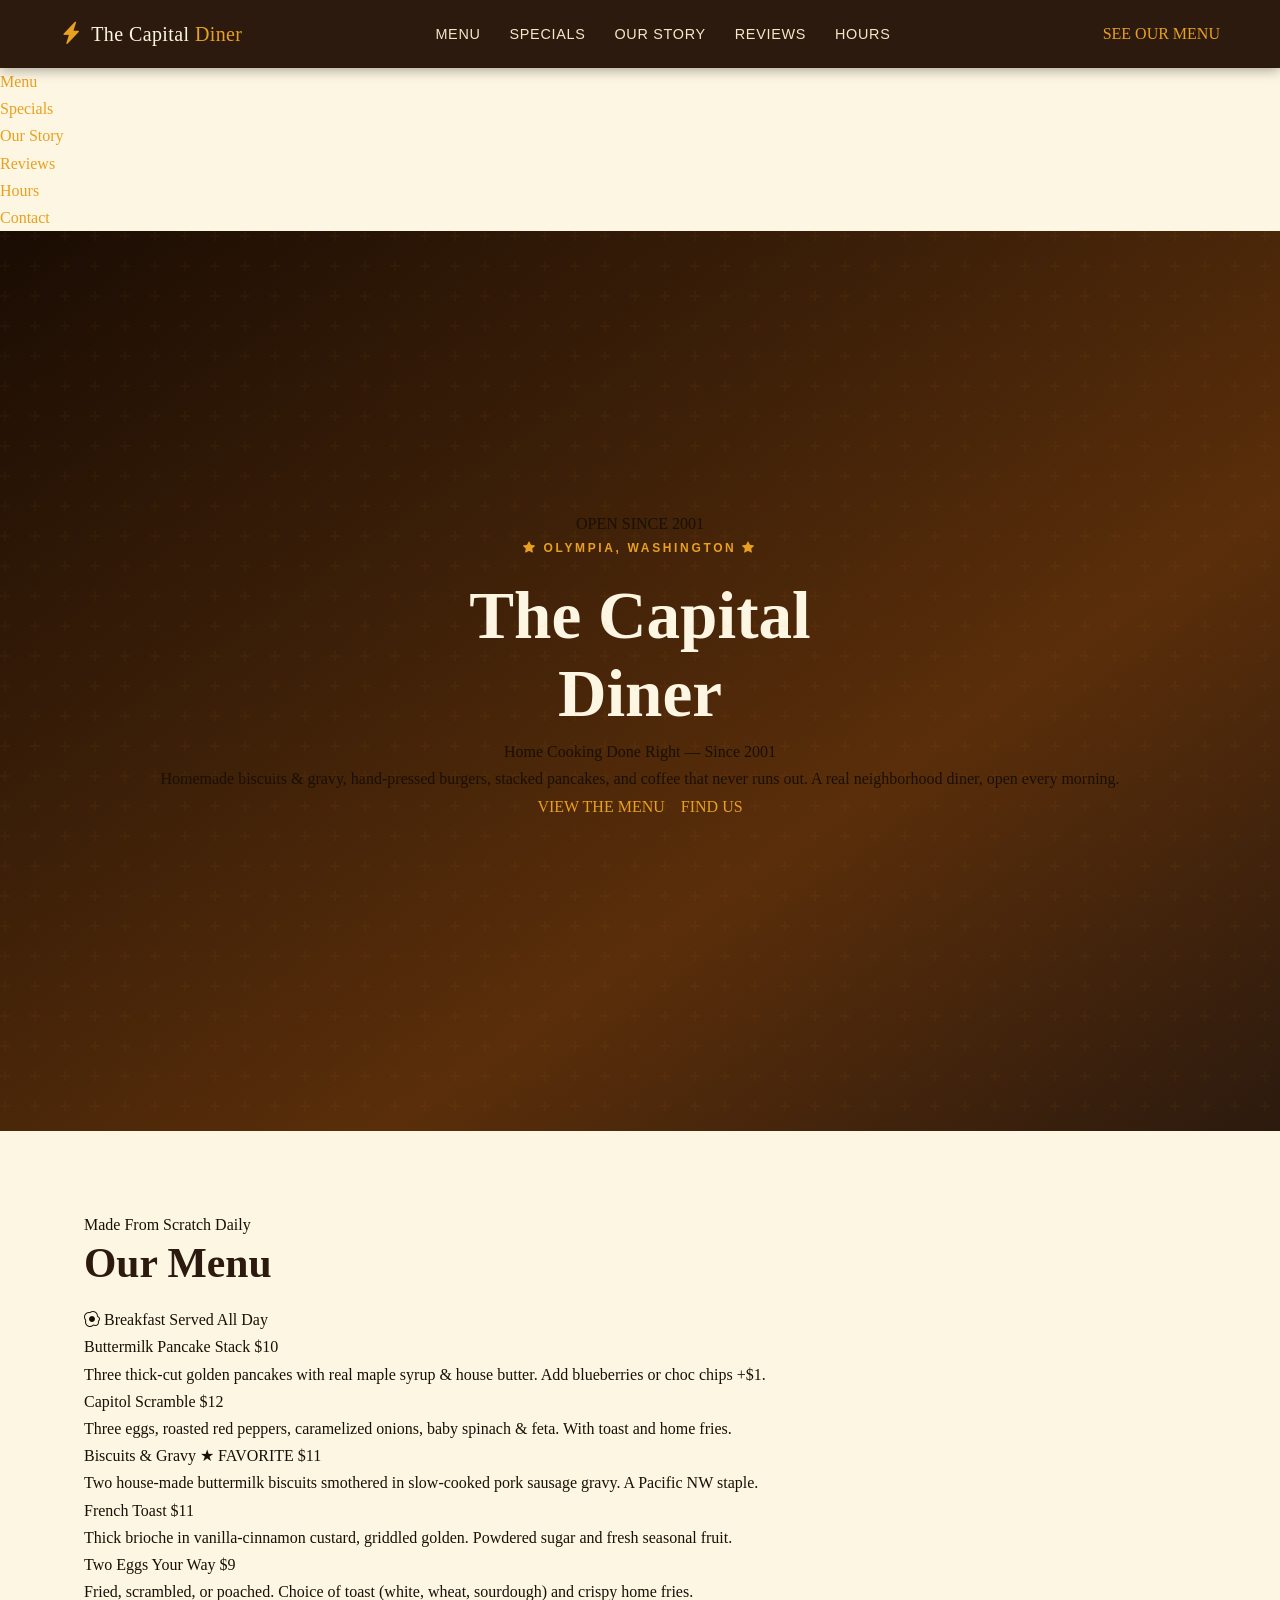
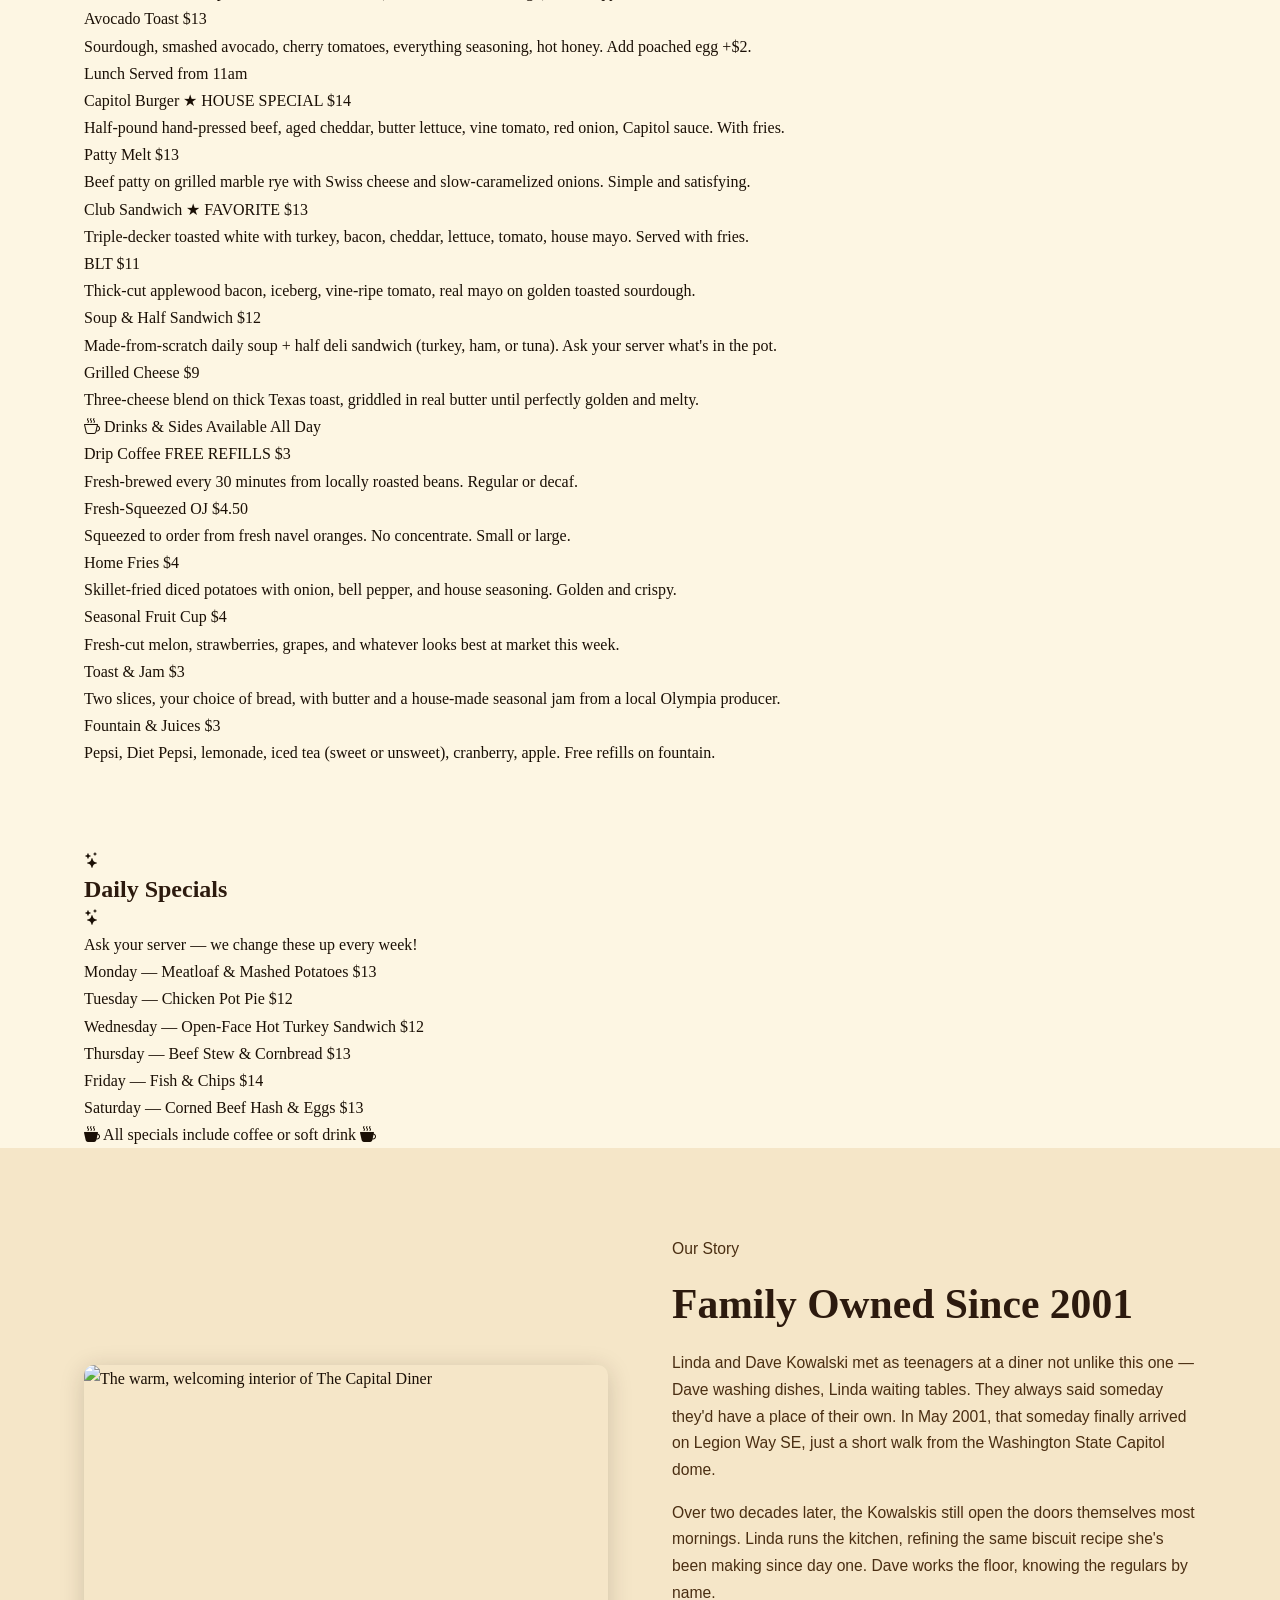
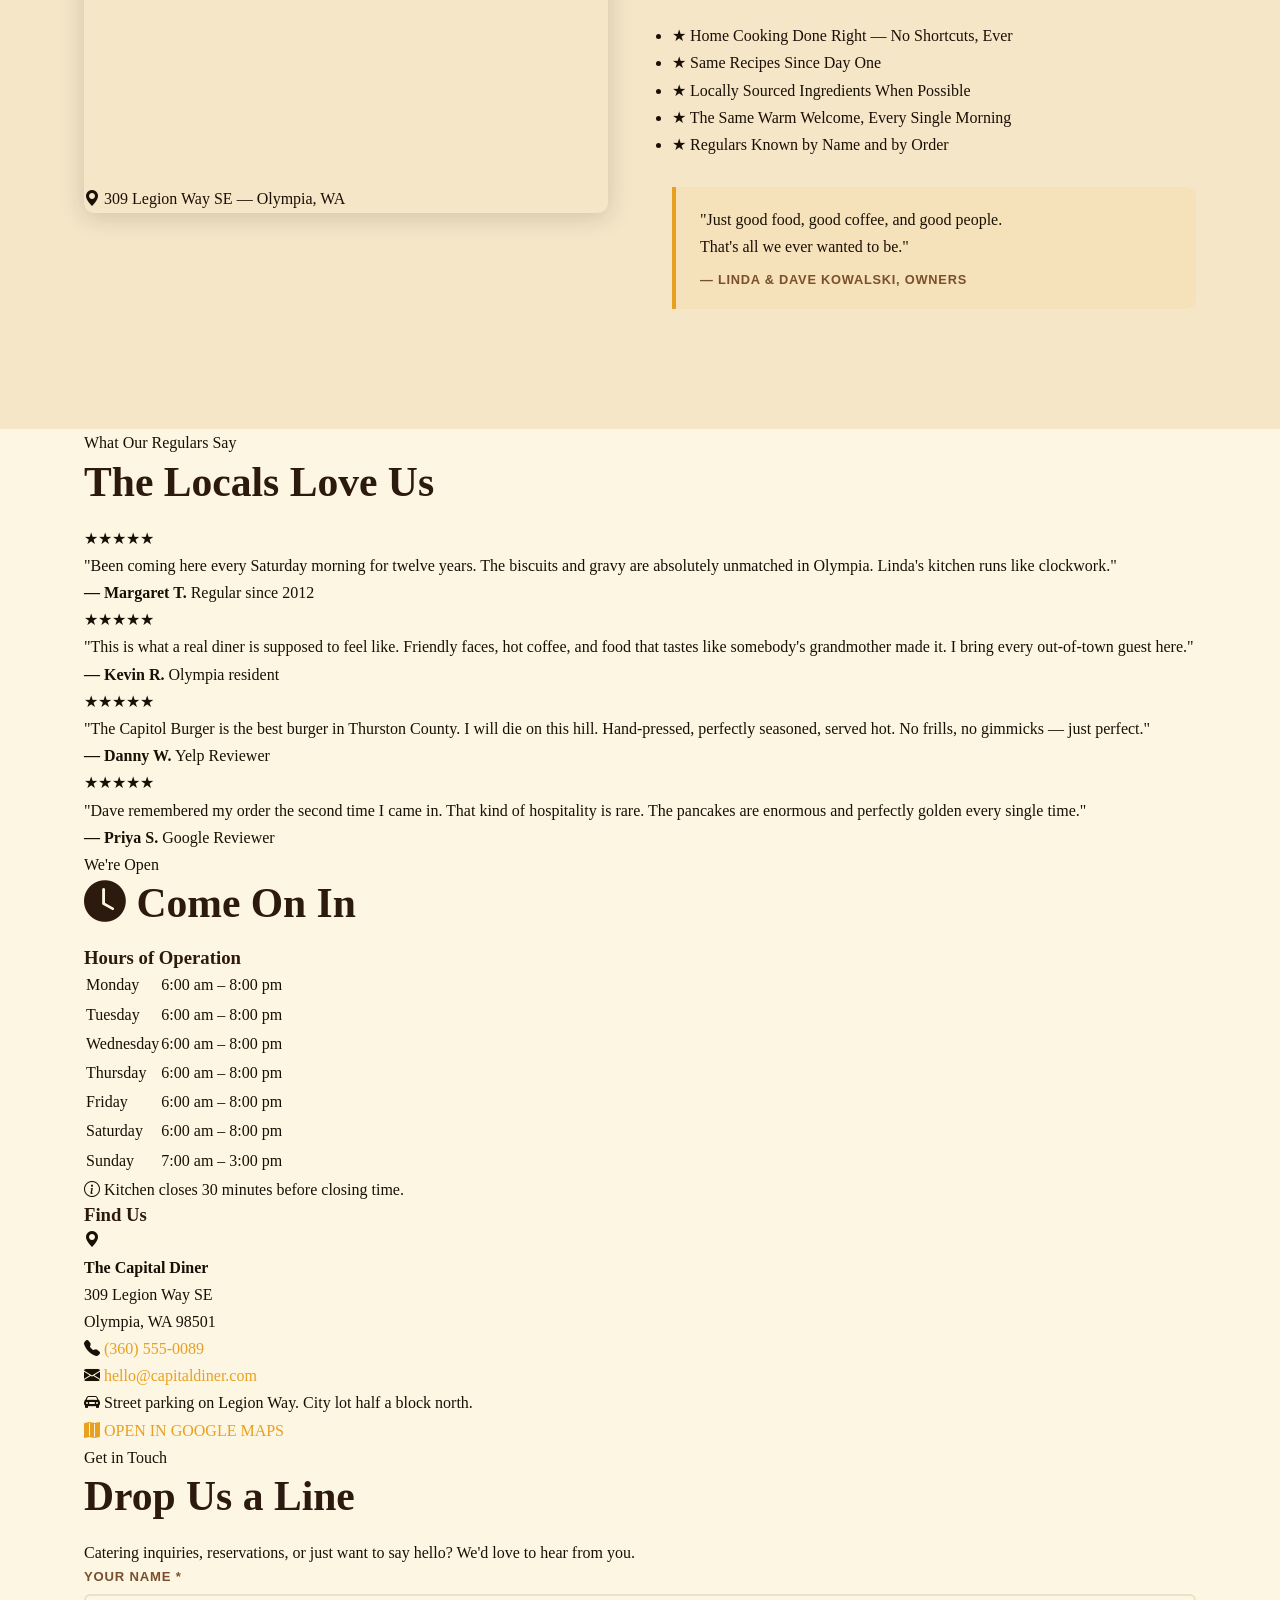
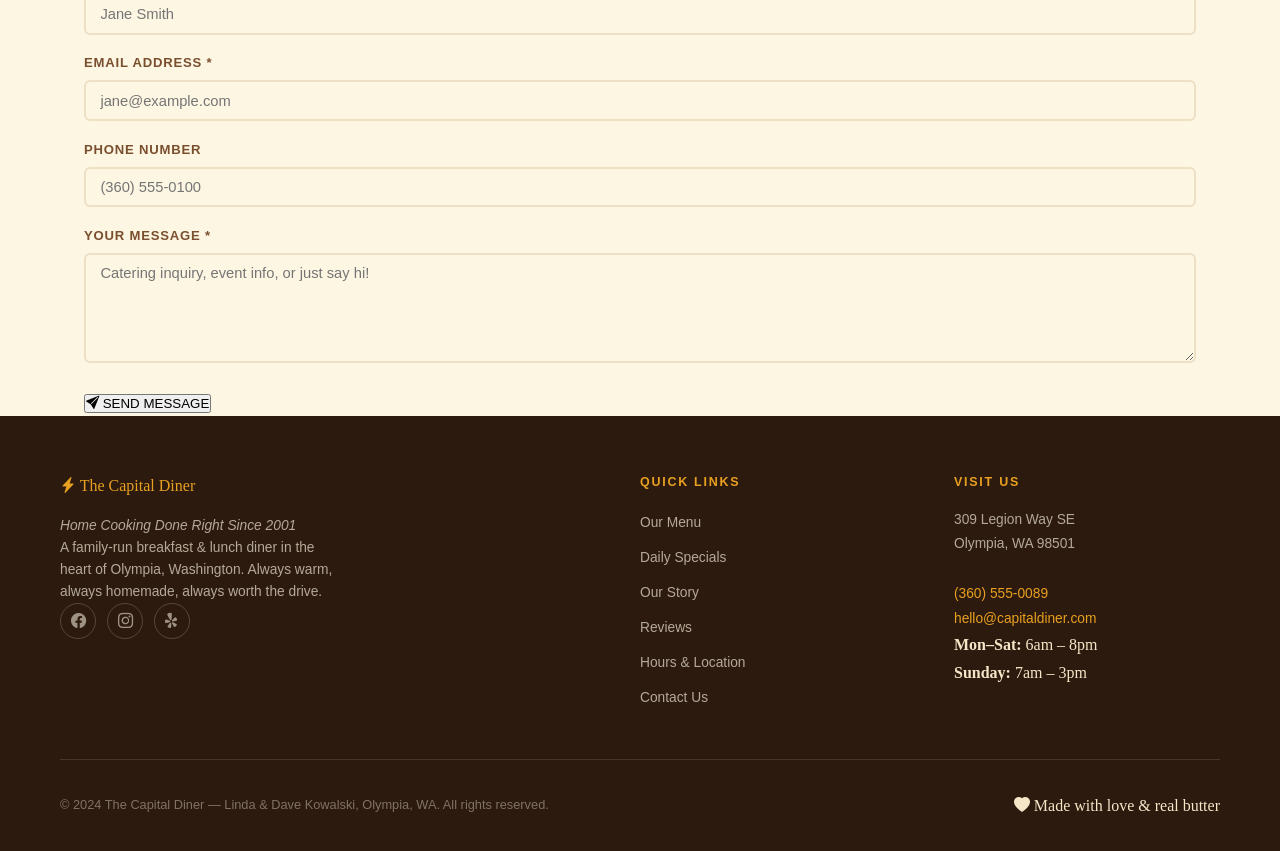
==== commit 810c6885: "Remove headshot — replace with MO initials avatar, refresh about + site photos - Hero: face photo re" ====
--- a/CapitalDiner/index.html
+++ b/CapitalDiner/index.html
@@ -3,11 +3,16 @@
 <head>
   <meta charset="UTF-8" />
   <meta name="viewport" content="width=device-width, initial-scale=1.0" />
-  <meta name="description" content="The Capital Diner — Olympia's favorite neighborhood breakfast and lunch spot since 2001. Homemade food, fresh coffee, and a warm welcome near the Washington State Capitol." />
+  <meta name="description" content="The Capital Diner — Olympia's favorite neighborhood diner since 2001. Homemade food, fresh coffee, and a warm welcome near the Washington State Capitol." />
   <title>The Capital Diner | Breakfast &amp; Lunch in Olympia, WA</title>
 
   <!-- Bootstrap Icons -->
   <link rel="stylesheet" href="https://cdn.jsdelivr.net/npm/bootstrap-icons@1.11.3/font/bootstrap-icons.min.css" />
+
+  <!-- Google Fonts: Alfa Slab One + Lato + Permanent Marker -->
+  <link rel="preconnect" href="https://fonts.googleapis.com" />
+  <link rel="preconnect" href="https://fonts.gstatic.com" crossorigin />
+  <link href="https://fonts.googleapis.com/css2?family=Alfa+Slab+One&family=Lato:wght@400;700;900&family=Permanent+Marker&display=swap" rel="stylesheet" />
 
   <!-- Local CSS -->
   <link rel="stylesheet" href="style.css" />
@@ -21,25 +26,25 @@
     <div class="nav-inner">
 
       <a href="#hero" class="nav-logo" aria-label="The Capital Diner — home">
-        <i class="bi bi-cup-hot-fill" aria-hidden="true"></i>
+        <i class="bi bi-lightning-charge-fill" aria-hidden="true"></i>
         <span>The Capital <span class="diner-word">Diner</span></span>
       </a>
 
       <ul class="nav-links" role="list">
         <li><a href="#menu">Menu</a></li>
+        <li><a href="#specials">Specials</a></li>
         <li><a href="#about">Our Story</a></li>
-        <li><a href="#gallery">Gallery</a></li>
-        <li><a href="#findus">Find Us</a></li>
+        <li><a href="#testimonials">Reviews</a></li>
+        <li><a href="#hours">Hours</a></li>
       </ul>
 
-      <a href="#menu" class="btn btn-amber nav-cta sans">See Our Menu</a>
+      <a href="#menu" class="btn-retro nav-cta">SEE OUR MENU</a>
 
       <button
         class="nav-toggle"
         id="nav-toggle"
         aria-label="Toggle mobile menu"
         aria-expanded="false"
-        aria-controls="navbar"
       >
         <span></span><span></span><span></span>
       </button>
@@ -47,80 +52,59 @@
     </div>
   </nav>
 
+  <!-- Mobile Nav Drawer -->
+  <div class="mobile-nav" id="mobile-nav" aria-hidden="true">
+    <ul>
+      <li><a href="#menu" class="mobile-nav-link">Menu</a></li>
+      <li><a href="#specials" class="mobile-nav-link">Specials</a></li>
+      <li><a href="#about" class="mobile-nav-link">Our Story</a></li>
+      <li><a href="#testimonials" class="mobile-nav-link">Reviews</a></li>
+      <li><a href="#hours" class="mobile-nav-link">Hours</a></li>
+      <li><a href="#contact" class="mobile-nav-link">Contact</a></li>
+    </ul>
+  </div>
+
 
   <!-- ================================================
        HERO
   ================================================= -->
   <section id="hero" aria-label="Hero">
-
-    <p class="hero-eyebrow">Olympia, Washington · Est. 2001</p>
-
-    <h1 class="hero-title">
-      Where Olympia Comes<br />for <em>Breakfast</em>
-    </h1>
-
-    <p class="hero-subtitle">
-      Homemade biscuits, hand-pressed burgers, and coffee that's always hot.
-      A neighborhood table — open every morning, rain or shine.
-    </p>
-
-    <div class="hero-ctas">
-      <a href="#menu"   class="btn btn-amber sans">View Our Menu</a>
-      <a href="#findus" class="btn btn-outline-cream sans">Find Us</a>
-    </div>
-
-    <div class="trust-badges" role="list" aria-label="Trust badges">
-      <div class="badge" role="listitem">
-        <i class="bi bi-calendar-heart" aria-hidden="true"></i>
-        <span>Open Since 2001</span>
-      </div>
-      <div class="badge" role="listitem">
-        <i class="bi bi-egg-fried" aria-hidden="true"></i>
-        <span>Homemade Daily</span>
-      </div>
-      <div class="badge" role="listitem">
-        <i class="bi bi-people-fill" aria-hidden="true"></i>
-        <span>Family Owned</span>
-      </div>
-    </div>
-
+    <div class="hero-inner">
+
+      <!-- Retro badge -->
+      <div class="retro-badge" aria-label="Open Since 2001">
+        <span class="badge-top">OPEN</span>
+        <span class="badge-since">SINCE</span>
+        <span class="badge-year">2001</span>
+      </div>
+
+      <p class="hero-eyebrow">
+        <i class="bi bi-star-fill" aria-hidden="true"></i>
+        Olympia, Washington
+        <i class="bi bi-star-fill" aria-hidden="true"></i>
+      </p>
+
+      <h1 class="hero-title neon-sign">
+        The Capital<br />Diner
+      </h1>
+
+      <p class="hero-tagline">Home Cooking Done Right — Since 2001</p>
+
+      <p class="hero-sub">
+        Homemade biscuits &amp; gravy, hand-pressed burgers, stacked pancakes,
+        and coffee that never runs out. A real neighborhood diner, open every morning.
+      </p>
+
+      <div class="hero-ctas">
+        <a href="#menu"   class="btn-retro btn-retro-red">VIEW THE MENU</a>
+        <a href="#hours"  class="btn-retro btn-retro-outline">FIND US</a>
+      </div>
+
+    </div>
   </section>
 
-
-  <!-- ================================================
-       HOURS & QUICK INFO BAR
-  ================================================= -->
-  <div id="infobar" role="complementary" aria-label="Hours and contact info">
-    <div class="infobar-inner">
-
-      <div class="info-item">
-        <i class="bi bi-clock" aria-hidden="true"></i>
-        <span>Mon–Sat: 6 am – 3 pm</span>
-      </div>
-
-      <div class="info-divider" aria-hidden="true"></div>
-
-      <div class="info-item">
-        <i class="bi bi-clock" aria-hidden="true"></i>
-        <span>Sun: 7 am – 2 pm</span>
-      </div>
-
-      <div class="info-divider" aria-hidden="true"></div>
-
-      <div class="info-item">
-        <i class="bi bi-telephone-fill" aria-hidden="true"></i>
-        <a href="tel:+13607551892" style="color:inherit;font-weight:600;">(360) 755-1892</a>
-      </div>
-
-      <div class="info-divider" aria-hidden="true"></div>
-
-      <div class="info-item">
-        <i class="bi bi-geo-alt-fill" aria-hidden="true"></i>
-        <span>412 Capitol Way S, Olympia, WA 98501</span>
-      </div>
-
-    </div>
-  </div>
+  <!-- Checkerboard Divider -->
+  <div class="checker-strip" aria-hidden="true"></div>
 
 
   <!-- ================================================
@@ -129,213 +113,220 @@
   <section id="menu" aria-labelledby="menu-heading">
     <div class="container">
 
-      <header class="menu-header fade-in-up">
-        <span class="section-label">What We're Cooking</span>
-        <h2 class="section-title" id="menu-heading">Made From Scratch, Every Morning</h2>
-        <p class="section-subtitle">
-          Everything on our menu is prepared fresh each day — from our biscuit dough
-          to our burger patties. No shortcuts, no freezer shortcuts, just real food.
+      <div class="section-header fade-in-up">
+        <p class="section-eyebrow">Made From Scratch Daily</p>
+        <h2 class="section-title" id="menu-heading">Our Menu</h2>
+      </div>
+
+      <!-- BREAKFAST CATEGORY -->
+      <div class="menu-category fade-in-up">
+        <div class="menu-cat-header">
+          <i class="bi bi-egg-fried" aria-hidden="true"></i>
+          Breakfast
+          <span class="menu-cat-sub">Served All Day</span>
+        </div>
+        <div class="menu-items-grid">
+          <div class="menu-item">
+            <span class="item-name">Buttermilk Pancake Stack</span>
+            <span class="item-dots"></span>
+            <span class="item-price">$10</span>
+            <p class="item-desc">Three thick-cut golden pancakes with real maple syrup &amp; house butter. Add blueberries or choc chips +$1.</p>
+          </div>
+          <div class="menu-item">
+            <span class="item-name">Capitol Scramble</span>
+            <span class="item-dots"></span>
+            <span class="item-price">$12</span>
+            <p class="item-desc">Three eggs, roasted red peppers, caramelized onions, baby spinach &amp; feta. With toast and home fries.</p>
+          </div>
+          <div class="menu-item menu-item-featured">
+            <span class="item-name">Biscuits &amp; Gravy <span class="item-fav">★ FAVORITE</span></span>
+            <span class="item-dots"></span>
+            <span class="item-price">$11</span>
+            <p class="item-desc">Two house-made buttermilk biscuits smothered in slow-cooked pork sausage gravy. A Pacific NW staple.</p>
+          </div>
+          <div class="menu-item">
+            <span class="item-name">French Toast</span>
+            <span class="item-dots"></span>
+            <span class="item-price">$11</span>
+            <p class="item-desc">Thick brioche in vanilla-cinnamon custard, griddled golden. Powdered sugar and fresh seasonal fruit.</p>
+          </div>
+          <div class="menu-item">
+            <span class="item-name">Two Eggs Your Way</span>
+            <span class="item-dots"></span>
+            <span class="item-price">$9</span>
+            <p class="item-desc">Fried, scrambled, or poached. Choice of toast (white, wheat, sourdough) and crispy home fries.</p>
+          </div>
+          <div class="menu-item">
+            <span class="item-name">Avocado Toast</span>
+            <span class="item-dots"></span>
+            <span class="item-price">$13</span>
+            <p class="item-desc">Sourdough, smashed avocado, cherry tomatoes, everything seasoning, hot honey. Add poached egg +$2.</p>
+          </div>
+        </div>
+      </div>
+
+      <!-- LUNCH CATEGORY -->
+      <div class="menu-category fade-in-up">
+        <div class="menu-cat-header">
+          <i class="bi bi-sandwich" aria-hidden="true"></i>
+          Lunch
+          <span class="menu-cat-sub">Served from 11am</span>
+        </div>
+        <div class="menu-items-grid">
+          <div class="menu-item menu-item-featured">
+            <span class="item-name">Capitol Burger <span class="item-fav">★ HOUSE SPECIAL</span></span>
+            <span class="item-dots"></span>
+            <span class="item-price">$14</span>
+            <p class="item-desc">Half-pound hand-pressed beef, aged cheddar, butter lettuce, vine tomato, red onion, Capitol sauce. With fries.</p>
+          </div>
+          <div class="menu-item">
+            <span class="item-name">Patty Melt</span>
+            <span class="item-dots"></span>
+            <span class="item-price">$13</span>
+            <p class="item-desc">Beef patty on grilled marble rye with Swiss cheese and slow-caramelized onions. Simple and satisfying.</p>
+          </div>
+          <div class="menu-item menu-item-featured">
+            <span class="item-name">Club Sandwich <span class="item-fav">★ FAVORITE</span></span>
+            <span class="item-dots"></span>
+            <span class="item-price">$13</span>
+            <p class="item-desc">Triple-decker toasted white with turkey, bacon, cheddar, lettuce, tomato, house mayo. Served with fries.</p>
+          </div>
+          <div class="menu-item">
+            <span class="item-name">BLT</span>
+            <span class="item-dots"></span>
+            <span class="item-price">$11</span>
+            <p class="item-desc">Thick-cut applewood bacon, iceberg, vine-ripe tomato, real mayo on golden toasted sourdough.</p>
+          </div>
+          <div class="menu-item">
+            <span class="item-name">Soup &amp; Half Sandwich</span>
+            <span class="item-dots"></span>
+            <span class="item-price">$12</span>
+            <p class="item-desc">Made-from-scratch daily soup + half deli sandwich (turkey, ham, or tuna). Ask your server what's in the pot.</p>
+          </div>
+          <div class="menu-item">
+            <span class="item-name">Grilled Cheese</span>
+            <span class="item-dots"></span>
+            <span class="item-price">$9</span>
+            <p class="item-desc">Three-cheese blend on thick Texas toast, griddled in real butter until perfectly golden and melty.</p>
+          </div>
+        </div>
+      </div>
+
+      <!-- DRINKS & SIDES -->
+      <div class="menu-category fade-in-up">
+        <div class="menu-cat-header">
+          <i class="bi bi-cup-hot" aria-hidden="true"></i>
+          Drinks &amp; Sides
+          <span class="menu-cat-sub">Available All Day</span>
+        </div>
+        <div class="menu-items-grid">
+          <div class="menu-item menu-item-featured">
+            <span class="item-name">Drip Coffee <span class="item-fav">FREE REFILLS</span></span>
+            <span class="item-dots"></span>
+            <span class="item-price">$3</span>
+            <p class="item-desc">Fresh-brewed every 30 minutes from locally roasted beans. Regular or decaf.</p>
+          </div>
+          <div class="menu-item">
+            <span class="item-name">Fresh-Squeezed OJ</span>
+            <span class="item-dots"></span>
+            <span class="item-price">$4.50</span>
+            <p class="item-desc">Squeezed to order from fresh navel oranges. No concentrate. Small or large.</p>
+          </div>
+          <div class="menu-item">
+            <span class="item-name">Home Fries</span>
+            <span class="item-dots"></span>
+            <span class="item-price">$4</span>
+            <p class="item-desc">Skillet-fried diced potatoes with onion, bell pepper, and house seasoning. Golden and crispy.</p>
+          </div>
+          <div class="menu-item">
+            <span class="item-name">Seasonal Fruit Cup</span>
+            <span class="item-dots"></span>
+            <span class="item-price">$4</span>
+            <p class="item-desc">Fresh-cut melon, strawberries, grapes, and whatever looks best at market this week.</p>
+          </div>
+          <div class="menu-item">
+            <span class="item-name">Toast &amp; Jam</span>
+            <span class="item-dots"></span>
+            <span class="item-price">$3</span>
+            <p class="item-desc">Two slices, your choice of bread, with butter and a house-made seasonal jam from a local Olympia producer.</p>
+          </div>
+          <div class="menu-item">
+            <span class="item-name">Fountain &amp; Juices</span>
+            <span class="item-dots"></span>
+            <span class="item-price">$3</span>
+            <p class="item-desc">Pepsi, Diet Pepsi, lemonade, iced tea (sweet or unsweet), cranberry, apple. Free refills on fountain.</p>
+          </div>
+        </div>
+      </div>
+
+    </div>
+  </section>
+
+  <!-- Checkerboard Divider -->
+  <div class="checker-strip" aria-hidden="true"></div>
+
+
+  <!-- ================================================
+       DAILY SPECIALS (CHALKBOARD)
+  ================================================= -->
+  <section id="specials" aria-labelledby="specials-heading">
+    <div class="container">
+      <div class="chalkboard fade-in-up">
+        <div class="chalk-header">
+          <i class="bi bi-stars" aria-hidden="true"></i>
+          <h2 id="specials-heading">Daily Specials</h2>
+          <i class="bi bi-stars" aria-hidden="true"></i>
+        </div>
+        <p class="chalk-sub">Ask your server — we change these up every week!</p>
+        <div class="chalk-items">
+          <div class="chalk-item">
+            <span class="chalk-name">Monday</span>
+            <span class="chalk-dash">—</span>
+            <span class="chalk-dish">Meatloaf &amp; Mashed Potatoes</span>
+            <span class="chalk-price">$13</span>
+          </div>
+          <div class="chalk-item">
+            <span class="chalk-name">Tuesday</span>
+            <span class="chalk-dash">—</span>
+            <span class="chalk-dish">Chicken Pot Pie</span>
+            <span class="chalk-price">$12</span>
+          </div>
+          <div class="chalk-item">
+            <span class="chalk-name">Wednesday</span>
+            <span class="chalk-dash">—</span>
+            <span class="chalk-dish">Open-Face Hot Turkey Sandwich</span>
+            <span class="chalk-price">$12</span>
+          </div>
+          <div class="chalk-item">
+            <span class="chalk-name">Thursday</span>
+            <span class="chalk-dash">—</span>
+            <span class="chalk-dish">Beef Stew &amp; Cornbread</span>
+            <span class="chalk-price">$13</span>
+          </div>
+          <div class="chalk-item">
+            <span class="chalk-name">Friday</span>
+            <span class="chalk-dash">—</span>
+            <span class="chalk-dish">Fish &amp; Chips</span>
+            <span class="chalk-price">$14</span>
+          </div>
+          <div class="chalk-item">
+            <span class="chalk-name">Saturday</span>
+            <span class="chalk-dash">—</span>
+            <span class="chalk-dish">Corned Beef Hash &amp; Eggs</span>
+            <span class="chalk-price">$13</span>
+          </div>
+        </div>
+        <p class="chalk-footer">
+          <i class="bi bi-cup-hot-fill" aria-hidden="true"></i>
+          All specials include coffee or soft drink
+          <i class="bi bi-cup-hot-fill" aria-hidden="true"></i>
         </p>
-      </header>
-
-      <!-- Tab Buttons -->
-      <div class="menu-tabs" role="tablist" aria-label="Menu categories">
-        <button
-          class="tab-btn active sans"
-          role="tab"
-          aria-selected="true"
-          aria-controls="tab-breakfast"
-          data-tab="tab-breakfast"
-        >
-          <i class="bi bi-egg-fried" aria-hidden="true"></i> Breakfast
-        </button>
-        <button
-          class="tab-btn sans"
-          role="tab"
-          aria-selected="false"
-          aria-controls="tab-lunch"
-          data-tab="tab-lunch"
-        >
-          <i class="bi bi-sandwich" aria-hidden="true"></i> Lunch
-        </button>
-        <button
-          class="tab-btn sans"
-          role="tab"
-          aria-selected="false"
-          aria-controls="tab-drinks"
-          data-tab="tab-drinks"
-        >
-          <i class="bi bi-cup-hot" aria-hidden="true"></i> Drinks &amp; Sides
-        </button>
-      </div>
-
-      <!-- ── BREAKFAST PANEL ── -->
-      <div id="tab-breakfast" class="tab-panel active" role="tabpanel" aria-labelledby="tab-btn-breakfast">
-        <p class="menu-note">Breakfast served all day · Prices do not include tax</p>
-        <div class="menu-grid">
-
-          <article class="menu-card fade-in-up">
-            <div class="menu-card-top">
-              <h3 class="menu-card-name">Buttermilk Pancake Stack</h3>
-              <span class="menu-card-price">$10</span>
-            </div>
-            <p class="menu-card-desc">Three thick-cut buttermilk pancakes, golden on the griddle, served with real maple syrup and a pat of house butter. Add blueberries or chocolate chips for $1.</p>
-            <span class="menu-card-tag">Customer Favorite</span>
-          </article>
-
-          <article class="menu-card fade-in-up">
-            <div class="menu-card-top">
-              <h3 class="menu-card-name">Capitol Scramble</h3>
-              <span class="menu-card-price">$12</span>
-            </div>
-            <p class="menu-card-desc">Three eggs scrambled with roasted red peppers, caramelized onions, baby spinach, and crumbled feta. Served with your choice of toast and home fries.</p>
-            <span class="menu-card-tag">Chef's Pick</span>
-          </article>
-
-          <article class="menu-card fade-in-up">
-            <div class="menu-card-top">
-              <h3 class="menu-card-name">Biscuits &amp; Gravy</h3>
-              <span class="menu-card-price">$11</span>
-            </div>
-            <p class="menu-card-desc">Two house-made buttermilk biscuits, split open and smothered in our slow-cooked pork sausage gravy. A Pacific Northwest morning staple done right.</p>
-          </article>
-
-          <article class="menu-card fade-in-up">
-            <div class="menu-card-top">
-              <h3 class="menu-card-name">Avocado Toast</h3>
-              <span class="menu-card-price">$13</span>
-            </div>
-            <p class="menu-card-desc">Two thick slices of toasted sourdough, smashed avocado, cherry tomatoes, everything-bagel seasoning, and a drizzle of hot honey. Top with a poached egg for $2.</p>
-          </article>
-
-          <article class="menu-card fade-in-up">
-            <div class="menu-card-top">
-              <h3 class="menu-card-name">French Toast</h3>
-              <span class="menu-card-price">$11</span>
-            </div>
-            <p class="menu-card-desc">Thick brioche dipped in a vanilla-cinnamon custard, griddled until caramelized. Dusted with powdered sugar and served with fresh seasonal fruit and warm syrup.</p>
-          </article>
-
-          <article class="menu-card fade-in-up">
-            <div class="menu-card-top">
-              <h3 class="menu-card-name">Two Eggs Your Way</h3>
-              <span class="menu-card-price">$9</span>
-            </div>
-            <p class="menu-card-desc">Two eggs cooked however you like — fried, scrambled, or poached — with your choice of toast (white, wheat, sourdough, or English muffin) and home fries.</p>
-          </article>
-
-        </div>
-      </div><!-- /tab-breakfast -->
-
-      <!-- ── LUNCH PANEL ── -->
-      <div id="tab-lunch" class="tab-panel" role="tabpanel" aria-labelledby="tab-btn-lunch" style="display:none;">
-        <p class="menu-note">Lunch served from 11 am · Prices do not include tax</p>
-        <div class="menu-grid">
-
-          <article class="menu-card fade-in-up">
-            <div class="menu-card-top">
-              <h3 class="menu-card-name">Club Sandwich</h3>
-              <span class="menu-card-price">$13</span>
-            </div>
-            <p class="menu-card-desc">Triple-decker toasted white bread loaded with oven-roasted turkey, crispy bacon, cheddar, lettuce, tomato, and house mayo. Served with house-cut fries or a side salad.</p>
-            <span class="menu-card-tag">Lunch Favorite</span>
-          </article>
-
-          <article class="menu-card fade-in-up">
-            <div class="menu-card-top">
-              <h3 class="menu-card-name">Patty Melt</h3>
-              <span class="menu-card-price">$13</span>
-            </div>
-            <p class="menu-card-desc">A hand-formed beef patty on grilled marble rye with Swiss cheese and a heap of slow-caramelized onions. Simple, honest, and deeply satisfying.</p>
-          </article>
-
-          <article class="menu-card fade-in-up">
-            <div class="menu-card-top">
-              <h3 class="menu-card-name">Capitol Burger</h3>
-              <span class="menu-card-price">$14</span>
-            </div>
-            <p class="menu-card-desc">Our signature half-pound, hand-pressed beef burger on a toasted brioche bun with aged cheddar, butter lettuce, vine tomato, red onion, and Capitol sauce. Served with fries.</p>
-            <span class="menu-card-tag">House Specialty</span>
-          </article>
-
-          <article class="menu-card fade-in-up">
-            <div class="menu-card-top">
-              <h3 class="menu-card-name">BLT</h3>
-              <span class="menu-card-price">$11</span>
-            </div>
-            <p class="menu-card-desc">Thick-cut applewood-smoked bacon, iceberg lettuce, vine-ripe tomato, and real mayo on golden-toasted sourdough. Clean, classic, and never disappointing.</p>
-          </article>
-
-          <article class="menu-card fade-in-up">
-            <div class="menu-card-top">
-              <h3 class="menu-card-name">Soup &amp; Half Sandwich</h3>
-              <span class="menu-card-price">$12</span>
-            </div>
-            <p class="menu-card-desc">A rotating bowl of made-from-scratch daily soup paired with half a deli sandwich of your choice — turkey, ham, or tuna salad. Ask your server what's in the pot today.</p>
-          </article>
-
-        </div>
-      </div><!-- /tab-lunch -->
-
-      <!-- ── DRINKS & SIDES PANEL ── -->
-      <div id="tab-drinks" class="tab-panel" role="tabpanel" aria-labelledby="tab-btn-drinks" style="display:none;">
-        <p class="menu-note">Available all day with any meal · Prices do not include tax</p>
-        <div class="menu-grid">
-
-          <article class="menu-card fade-in-up">
-            <div class="menu-card-top">
-              <h3 class="menu-card-name">Drip Coffee</h3>
-              <span class="menu-card-price">$3</span>
-            </div>
-            <p class="menu-card-desc">Fresh-brewed every 30 minutes from locally roasted beans. Regular or decaf, with unlimited refills at the table. Because a good cup of coffee is non-negotiable.</p>
-            <span class="menu-card-tag">Free Refills</span>
-          </article>
-
-          <article class="menu-card fade-in-up">
-            <div class="menu-card-top">
-              <h3 class="menu-card-name">Fresh-Squeezed Orange Juice</h3>
-              <span class="menu-card-price">$4.50</span>
-            </div>
-            <p class="menu-card-desc">Squeezed to order from fresh navel oranges. Small or large. No added sugar, no concentrate — just fruit. A Capital Diner morning classic.</p>
-          </article>
-
-          <article class="menu-card fade-in-up">
-            <div class="menu-card-top">
-              <h3 class="menu-card-name">Home Fries</h3>
-              <span class="menu-card-price">$4</span>
-            </div>
-            <p class="menu-card-desc">Skillet-fried diced potatoes with onion, bell pepper, and our house seasoning blend, cooked golden and crispy. The perfect breakfast side.</p>
-          </article>
-
-          <article class="menu-card fade-in-up">
-            <div class="menu-card-top">
-              <h3 class="menu-card-name">Seasonal Fruit Cup</h3>
-              <span class="menu-card-price">$4</span>
-            </div>
-            <p class="menu-card-desc">Fresh-cut melon, strawberries, grapes, and whatever looks best at the market this week. A lighter side that pairs with anything on the menu.</p>
-          </article>
-
-          <article class="menu-card fade-in-up">
-            <div class="menu-card-top">
-              <h3 class="menu-card-name">Toast &amp; Jam</h3>
-              <span class="menu-card-price">$3</span>
-            </div>
-            <p class="menu-card-desc">Two slices of your choice — white, wheat, sourdough, or English muffin — served with butter and a house-made seasonal jam from a local Olympia producer.</p>
-          </article>
-
-          <article class="menu-card fade-in-up">
-            <div class="menu-card-top">
-              <h3 class="menu-card-name">Fountain &amp; Juice Drinks</h3>
-              <span class="menu-card-price">$3</span>
-            </div>
-            <p class="menu-card-desc">Pepsi, Diet Pepsi, lemonade, iced tea (sweet or unsweet), cranberry, and apple juice. Free refills on fountain. Ask about our seasonal lemonade special.</p>
-          </article>
-
-        </div>
-      </div><!-- /tab-drinks -->
-
+      </div>
     </div>
   </section>
+
+  <!-- Checkerboard Divider -->
+  <div class="checker-strip" aria-hidden="true"></div>
 
 
   <!-- ================================================
@@ -345,264 +336,261 @@
     <div class="container">
       <div class="about-grid">
 
-        <!-- Text Column -->
+        <!-- Photo -->
+        <div class="about-photo fade-in-up">
+          <div class="photo-frame">
+            <img
+              src="https://picsum.photos/seed/diner-interior-retro/640/480"
+              alt="The warm, welcoming interior of The Capital Diner"
+              loading="lazy"
+              width="640"
+              height="480"
+            />
+          </div>
+          <div class="photo-caption">
+            <i class="bi bi-geo-alt-fill" aria-hidden="true"></i>
+            309 Legion Way SE — Olympia, WA
+          </div>
+        </div>
+
+        <!-- Text -->
         <div class="about-text fade-in-up">
-          <span class="section-label">Our Story</span>
-          <h2 class="section-title" id="about-heading">Built on Early Mornings and Good Company</h2>
-
-          <p>
-            Linda and Dave Kowalski met as teenagers at a diner not unlike this one — Dave washing dishes, Linda waiting tables. They always said someday they'd have a place of their own. In May 2001, that someday finally arrived when they opened The Capital Diner in a little corner spot on Capitol Way South, just a short walk from the Washington State Capitol dome.
+          <p class="section-eyebrow">Our Story</p>
+          <h2 class="section-title" id="about-heading">Family Owned Since 2001</h2>
+
+          <p class="about-body">
+            Linda and Dave Kowalski met as teenagers at a diner not unlike this one — Dave washing dishes, Linda waiting tables. They always said someday they'd have a place of their own. In May 2001, that someday finally arrived on Legion Way SE, just a short walk from the Washington State Capitol dome.
           </p>
-          <p>
-            Over two decades later, the Kowalskis still open the doors themselves most mornings. Linda runs the kitchen, refining the same biscuit recipe she's been making since day one. Dave works the floor, knowing the regulars by name — and usually knowing their order before they sit down.
+          <p class="about-body">
+            Over two decades later, the Kowalskis still open the doors themselves most mornings. Linda runs the kitchen, refining the same biscuit recipe she's been making since day one. Dave works the floor, knowing the regulars by name.
           </p>
-          <p>
-            We don't do trendy. We do consistent. The same hash browns, the same sausage gravy, the same warm, unhurried atmosphere that Olympia's nurses, lawmakers, students, and families have relied on every morning for more than twenty years.
-          </p>
+
+          <ul class="about-bullets">
+            <li><span class="red-star">★</span> Home Cooking Done Right — No Shortcuts, Ever</li>
+            <li><span class="red-star">★</span> Same Recipes Since Day One</li>
+            <li><span class="red-star">★</span> Locally Sourced Ingredients When Possible</li>
+            <li><span class="red-star">★</span> The Same Warm Welcome, Every Single Morning</li>
+            <li><span class="red-star">★</span> Regulars Known by Name and by Order</li>
+          </ul>
 
           <blockquote class="about-quote">
-            <p>"Just good food, good coffee, and good people. That's all we ever wanted to be."</p>
+            "Just good food, good coffee, and good people.<br />That's all we ever wanted to be."
             <cite>— Linda &amp; Dave Kowalski, Owners</cite>
           </blockquote>
-
-          <a href="#findus" class="btn btn-outline-amber sans">Come Say Hello</a>
-        </div>
-
-        <!-- Photo Column -->
-        <div class="about-photo fade-in-up">
-          <img
-            src="https://picsum.photos/seed/diner-interior/700/480"
-            alt="The warm, welcoming interior of The Capital Diner"
-            loading="lazy"
-            width="700"
-            height="480"
-          />
-          <div class="about-photo-caption">
-            The Capital Diner — Capitol Way South, Olympia, WA
-          </div>
         </div>
 
       </div>
     </div>
   </section>
 
-
-  <!-- ================================================
-       GALLERY
-  ================================================= -->
-  <section id="gallery" aria-labelledby="gallery-heading">
+  <!-- Checkerboard Divider -->
+  <div class="checker-strip" aria-hidden="true"></div>
+
+
+  <!-- ================================================
+       TESTIMONIALS
+  ================================================= -->
+  <section id="testimonials" aria-labelledby="testimonials-heading">
     <div class="container">
 
-      <header class="gallery-header fade-in-up">
-        <span class="section-label">The Diner in Photos</span>
-        <h2 class="section-title" id="gallery-heading">Come See What's Cooking</h2>
-        <p class="section-subtitle">
-          From golden pancakes at 6 am to a packed lunch counter on a rainy Tuesday —
-          this is what a real neighborhood diner looks like.
-        </p>
-      </header>
-
-      <div class="gallery-grid" role="list" aria-label="Photo gallery">
-
-        <div class="gallery-item fade-in-up" role="listitem">
-          <img
-            src="https://picsum.photos/seed/pancakes-stack/600/400"
-            alt="Stack of golden buttermilk pancakes with syrup"
-            loading="lazy"
-            width="600"
-            height="400"
-          />
-          <div class="gallery-item-overlay"><span>Buttermilk Pancakes</span></div>
-        </div>
-
-        <div class="gallery-item fade-in-up" role="listitem">
-          <img
-            src="https://picsum.photos/seed/diner-counter/600/400"
-            alt="The diner's counter with stools and a warm morning light"
-            loading="lazy"
-            width="600"
-            height="400"
-          />
-          <div class="gallery-item-overlay"><span>The Counter</span></div>
-        </div>
-
-        <div class="gallery-item fade-in-up" role="listitem">
-          <img
-            src="https://picsum.photos/seed/coffee-morning/600/400"
-            alt="A fresh cup of drip coffee on the diner table"
-            loading="lazy"
-            width="600"
-            height="400"
-          />
-          <div class="gallery-item-overlay"><span>Morning Coffee</span></div>
-        </div>
-
-        <div class="gallery-item fade-in-up" role="listitem">
-          <img
-            src="https://picsum.photos/seed/burger-melt/600/400"
-            alt="The Capitol Burger with fries"
-            loading="lazy"
-            width="600"
-            height="400"
-          />
-          <div class="gallery-item-overlay"><span>The Capitol Burger</span></div>
-        </div>
-
-        <div class="gallery-item fade-in-up" role="listitem">
-          <img
-            src="https://picsum.photos/seed/biscuits-gravy/600/400"
-            alt="House-made biscuits covered in sausage gravy"
-            loading="lazy"
-            width="600"
-            height="400"
-          />
-          <div class="gallery-item-overlay"><span>Biscuits &amp; Gravy</span></div>
-        </div>
-
-        <div class="gallery-item fade-in-up" role="listitem">
-          <img
-            src="https://picsum.photos/seed/diner-booth/600/400"
-            alt="A cozy booth by the window on a rainy Olympia morning"
-            loading="lazy"
-            width="600"
-            height="400"
-          />
-          <div class="gallery-item-overlay"><span>A Cozy Corner Booth</span></div>
-        </div>
+      <div class="section-header fade-in-up">
+        <p class="section-eyebrow">What Our Regulars Say</p>
+        <h2 class="section-title" id="testimonials-heading">The Locals Love Us</h2>
+      </div>
+
+      <div class="testimonials-grid">
+
+        <article class="testimonial-card fade-in-up">
+          <div class="stars" aria-label="5 out of 5 stars">★★★★★</div>
+          <p class="testimonial-text">"Been coming here every Saturday morning for twelve years. The biscuits and gravy are absolutely unmatched in Olympia. Linda's kitchen runs like clockwork."</p>
+          <div class="testimonial-author">
+            <strong>— Margaret T.</strong>
+            <span>Regular since 2012</span>
+          </div>
+        </article>
+
+        <article class="testimonial-card fade-in-up">
+          <div class="stars" aria-label="5 out of 5 stars">★★★★★</div>
+          <p class="testimonial-text">"This is what a real diner is supposed to feel like. Friendly faces, hot coffee, and food that tastes like somebody's grandmother made it. I bring every out-of-town guest here."</p>
+          <div class="testimonial-author">
+            <strong>— Kevin R.</strong>
+            <span>Olympia resident</span>
+          </div>
+        </article>
+
+        <article class="testimonial-card fade-in-up">
+          <div class="stars" aria-label="5 out of 5 stars">★★★★★</div>
+          <p class="testimonial-text">"The Capitol Burger is the best burger in Thurston County. I will die on this hill. Hand-pressed, perfectly seasoned, served hot. No frills, no gimmicks — just perfect."</p>
+          <div class="testimonial-author">
+            <strong>— Danny W.</strong>
+            <span>Yelp Reviewer</span>
+          </div>
+        </article>
+
+        <article class="testimonial-card fade-in-up">
+          <div class="stars" aria-label="5 out of 5 stars">★★★★★</div>
+          <p class="testimonial-text">"Dave remembered my order the second time I came in. That kind of hospitality is rare. The pancakes are enormous and perfectly golden every single time."</p>
+          <div class="testimonial-author">
+            <strong>— Priya S.</strong>
+            <span>Google Reviewer</span>
+          </div>
+        </article>
 
       </div>
     </div>
   </section>
 
-
-  <!-- ================================================
-       FIND US / CONTACT
-  ================================================= -->
-  <section id="findus" aria-labelledby="findus-heading">
+  <!-- Checkerboard Divider -->
+  <div class="checker-strip" aria-hidden="true"></div>
+
+
+  <!-- ================================================
+       HOURS & LOCATION
+  ================================================= -->
+  <section id="hours" aria-labelledby="hours-heading">
     <div class="container">
 
-      <header class="text-center fade-in-up" style="margin-bottom:2.5rem;">
-        <span class="section-label">Getting Here</span>
-        <h2 class="section-title" id="findus-heading">Find Us &amp; Get in Touch</h2>
-        <p class="section-subtitle" style="margin:0 auto;">
-          We're just two blocks south of the Capitol dome. Street parking is easy, and there's
-          a city lot half a block north. Walk-ins always welcome.
-        </p>
-      </header>
-
-      <div class="findus-grid">
-
-        <!-- Left: Map placeholder + Hours card -->
-        <div>
-
-          <!-- Map Placeholder -->
-          <div class="map-placeholder fade-in-up" role="img" aria-label="Map showing The Capital Diner location at 412 Capitol Way S, Olympia, WA">
-            <div class="map-inner">
-              <div class="map-pin-icon">
-                <i class="bi bi-geo-alt-fill" aria-hidden="true"></i>
-              </div>
-              <div class="map-address-block">
-                <strong>The Capital Diner</strong>
-                <p>
-                  412 Capitol Way South<br />
-                  Olympia, WA 98501<br />
-                  <a href="https://www.google.com/maps/search/412+Capitol+Way+S+Olympia+WA" target="_blank" rel="noopener noreferrer" style="color:var(--amber);font-family:'Segoe UI',sans-serif;font-size:.85rem;font-weight:600;">Open in Google Maps ↗</a>
-                </p>
+      <div class="section-header fade-in-up">
+        <p class="section-eyebrow">We're Open</p>
+        <h2 class="section-title" id="hours-heading">
+          <i class="bi bi-clock-fill" aria-hidden="true"></i>
+          Come On In
+        </h2>
+      </div>
+
+      <div class="hours-location-grid">
+
+        <!-- Hours Table -->
+        <div class="hours-panel fade-in-up">
+          <h3 class="panel-title">Hours of Operation</h3>
+          <table class="hours-table" aria-label="Diner hours">
+            <tbody>
+              <tr>
+                <td class="day-col">Monday</td>
+                <td class="time-col">6:00 am – 8:00 pm</td>
+              </tr>
+              <tr>
+                <td class="day-col">Tuesday</td>
+                <td class="time-col">6:00 am – 8:00 pm</td>
+              </tr>
+              <tr>
+                <td class="day-col">Wednesday</td>
+                <td class="time-col">6:00 am – 8:00 pm</td>
+              </tr>
+              <tr>
+                <td class="day-col">Thursday</td>
+                <td class="time-col">6:00 am – 8:00 pm</td>
+              </tr>
+              <tr>
+                <td class="day-col">Friday</td>
+                <td class="time-col">6:00 am – 8:00 pm</td>
+              </tr>
+              <tr>
+                <td class="day-col">Saturday</td>
+                <td class="time-col">6:00 am – 8:00 pm</td>
+              </tr>
+              <tr class="sunday-row">
+                <td class="day-col">Sunday</td>
+                <td class="time-col">7:00 am – 3:00 pm</td>
+              </tr>
+            </tbody>
+          </table>
+          <p class="hours-note">
+            <i class="bi bi-info-circle" aria-hidden="true"></i>
+            Kitchen closes 30 minutes before closing time.
+          </p>
+        </div>
+
+        <!-- Location -->
+        <div class="location-panel fade-in-up">
+          <h3 class="panel-title">Find Us</h3>
+          <div class="location-block">
+            <div class="location-row">
+              <i class="bi bi-geo-alt-fill" aria-hidden="true"></i>
+              <div>
+                <strong>The Capital Diner</strong><br />
+                309 Legion Way SE<br />
+                Olympia, WA 98501
               </div>
             </div>
-            <div class="map-footer">
-              <span><i class="bi bi-car-front-fill" aria-hidden="true"></i> Street parking available on Capitol Way</span>
-              <a href="tel:+13607551892">(360) 755-1892</a>
+            <div class="location-row">
+              <i class="bi bi-telephone-fill" aria-hidden="true"></i>
+              <a href="tel:+13605550089">(360) 555-0089</a>
             </div>
-          </div><!-- /map-placeholder -->
-
-          <!-- Hours Card -->
-          <div class="hours-card fade-in-up" style="margin-top:1.5rem;">
-            <h4><i class="bi bi-clock" aria-hidden="true"></i> &nbsp;Hours</h4>
-            <div class="hours-row">
-              <span class="day">Monday – Friday</span>
-              <span class="time">6:00 am – 3:00 pm</span>
+            <div class="location-row">
+              <i class="bi bi-envelope-fill" aria-hidden="true"></i>
+              <a href="mailto:hello@capitaldiner.com">hello@capitaldiner.com</a>
             </div>
-            <div class="hours-row">
-              <span class="day">Saturday</span>
-              <span class="time">6:00 am – 3:00 pm</span>
+            <div class="location-row">
+              <i class="bi bi-car-front-fill" aria-hidden="true"></i>
+              <span>Street parking on Legion Way. City lot half a block north.</span>
             </div>
-            <div class="hours-row">
-              <span class="day">Sunday</span>
-              <span class="time">7:00 am – 2:00 pm</span>
+          </div>
+          <a
+            href="https://www.google.com/maps/search/309+Legion+Way+SE+Olympia+WA+98501"
+            target="_blank"
+            rel="noopener noreferrer"
+            class="btn-retro btn-retro-red map-btn"
+          >
+            <i class="bi bi-map-fill" aria-hidden="true"></i> OPEN IN GOOGLE MAPS
+          </a>
+        </div>
+
+      </div>
+    </div>
+  </section>
+
+  <!-- Checkerboard Divider -->
+  <div class="checker-strip" aria-hidden="true"></div>
+
+
+  <!-- ================================================
+       CONTACT FORM
+  ================================================= -->
+  <section id="contact" aria-labelledby="contact-heading">
+    <div class="container">
+
+      <div class="section-header fade-in-up">
+        <p class="section-eyebrow">Get in Touch</p>
+        <h2 class="section-title" id="contact-heading">Drop Us a Line</h2>
+        <p class="section-sub">Catering inquiries, reservations, or just want to say hello? We'd love to hear from you.</p>
+      </div>
+
+      <div class="contact-form-wrap fade-in-up">
+        <form id="contact-form" novalidate>
+
+          <div class="form-row-2">
+            <div class="form-group">
+              <label for="c-name">Your Name <span class="required">*</span></label>
+              <input type="text" id="c-name" name="name" placeholder="Jane Smith" required autocomplete="name" />
             </div>
-            <div class="hours-row" style="margin-top:.5rem;border-top:1px solid rgba(253,246,227,.15);padding-top:.7rem;">
-              <span class="day" style="color:rgba(253,246,227,.5);font-size:.82rem;">Kitchen closes 30 min before closing</span>
+            <div class="form-group">
+              <label for="c-email">Email Address <span class="required">*</span></label>
+              <input type="email" id="c-email" name="email" placeholder="jane@example.com" required autocomplete="email" />
             </div>
           </div>
 
-        </div><!-- /left col -->
-
-        <!-- Right: Catering Inquiry Form -->
-        <div class="contact-form fade-in-up">
-          <h3>Catering &amp; Private Event Inquiries</h3>
-          <p class="form-intro">
-            Planning a Capitol Hill morning meeting, office breakfast, or a special occasion?
-            We'd love to bring The Capital Diner experience to your event. Fill out the form
-            below and Linda will be in touch within one business day.
-          </p>
-
-          <form id="catering-form" novalidate>
-
-            <div class="form-row">
-              <div class="form-group">
-                <label for="f-name">Your Name <span style="color:#c0392b;">*</span></label>
-                <input type="text" id="f-name" name="name" placeholder="Jane Smith" required autocomplete="name" />
-              </div>
-              <div class="form-group">
-                <label for="f-email">Email Address <span style="color:#c0392b;">*</span></label>
-                <input type="email" id="f-email" name="email" placeholder="jane@example.com" required autocomplete="email" />
-              </div>
-            </div>
-
-            <div class="form-row">
-              <div class="form-group">
-                <label for="f-phone">Phone Number</label>
-                <input type="tel" id="f-phone" name="phone" placeholder="(360) 555-0100" autocomplete="tel" />
-              </div>
-              <div class="form-group">
-                <label for="f-guests">Estimated Guest Count <span style="color:#c0392b;">*</span></label>
-                <select id="f-guests" name="guests" required>
-                  <option value="">Select a range…</option>
-                  <option value="10-25">10 – 25 guests</option>
-                  <option value="25-50">25 – 50 guests</option>
-                  <option value="50-100">50 – 100 guests</option>
-                  <option value="100+">100+ guests</option>
-                </select>
-              </div>
-            </div>
-
-            <div class="form-group">
-              <label for="f-date">Preferred Date</label>
-              <input type="date" id="f-date" name="date" />
-            </div>
-
-            <div class="form-group">
-              <label for="f-message">Tell Us About Your Event <span style="color:#c0392b;">*</span></label>
-              <textarea id="f-message" name="message" placeholder="What's the occasion? Any dietary needs we should know about? The more you share, the better we can help." required></textarea>
-            </div>
-
-            <button type="submit" class="btn btn-amber sans" style="width:100%;padding:.85rem;">
-              Send Inquiry
-            </button>
-
-          </form>
-
-          <div id="form-success" class="form-success" role="alert">
-            <i class="bi bi-check-circle-fill" aria-hidden="true"></i>
-            <strong>Thank you — your inquiry is on its way!</strong><br />
-            Linda will reach out within one business day.
-            In the meantime, feel free to call us at <a href="tel:+13607551892">(360) 755-1892</a>.
-          </div>
-
-        </div><!-- /contact-form -->
-
-      </div><!-- /findus-grid -->
+          <div class="form-group">
+            <label for="c-phone">Phone Number</label>
+            <input type="tel" id="c-phone" name="phone" placeholder="(360) 555-0100" autocomplete="tel" />
+          </div>
+
+          <div class="form-group">
+            <label for="c-message">Your Message <span class="required">*</span></label>
+            <textarea id="c-message" name="message" placeholder="Catering inquiry, event info, or just say hi!" required rows="5"></textarea>
+          </div>
+
+          <button type="submit" class="btn-retro btn-retro-red submit-btn">
+            <i class="bi bi-send-fill" aria-hidden="true"></i> SEND MESSAGE
+          </button>
+
+        </form>
+
+        <div id="form-success" class="form-success" role="alert" style="display:none;">
+          <i class="bi bi-check-circle-fill" aria-hidden="true"></i>
+          <strong>Message received!</strong> We'll be in touch within one business day.
+        </div>
+      </div>
 
     </div>
   </section>
@@ -612,21 +600,27 @@
        FOOTER
   ================================================= -->
   <footer id="footer" role="contentinfo">
+    <div class="footer-checker" aria-hidden="true"></div>
     <div class="footer-inner">
 
       <div class="footer-top">
 
         <!-- Brand -->
         <div class="footer-brand">
-          <a href="#hero" class="nav-logo" aria-label="The Capital Diner — back to top">
-            <i class="bi bi-cup-hot-fill" aria-hidden="true"></i>
-            <span>The Capital <span class="diner-word">Diner</span></span>
+          <a href="#hero" class="footer-logo" aria-label="The Capital Diner — back to top">
+            <i class="bi bi-lightning-charge-fill" aria-hidden="true"></i>
+            The Capital <span>Diner</span>
           </a>
-          <p>
-            A family-run breakfast and lunch diner in the heart of Olympia, Washington.
-            Open most mornings, always warm, and perpetually out of biscuits by 10 am.
+          <p class="footer-tagline">Home Cooking Done Right Since 2001</p>
+          <p class="footer-desc">
+            A family-run breakfast &amp; lunch diner in the heart of Olympia, Washington.
+            Always warm, always homemade, always worth the drive.
           </p>
-          <span class="footer-tagline">Breakfast served with heart since 2001.</span>
+          <div class="social-links" aria-label="Social media">
+            <a href="#" aria-label="Facebook" rel="noopener"><i class="bi bi-facebook" aria-hidden="true"></i></a>
+            <a href="#" aria-label="Instagram" rel="noopener"><i class="bi bi-instagram" aria-hidden="true"></i></a>
+            <a href="#" aria-label="Yelp" rel="noopener"><i class="bi bi-yelp" aria-hidden="true"></i></a>
+          </div>
         </div>
 
         <!-- Quick Links -->
@@ -634,57 +628,51 @@
           <h5>Quick Links</h5>
           <ul>
             <li><a href="#menu">Our Menu</a></li>
+            <li><a href="#specials">Daily Specials</a></li>
             <li><a href="#about">Our Story</a></li>
-            <li><a href="#gallery">Gallery</a></li>
-            <li><a href="#findus">Hours &amp; Location</a></li>
-            <li><a href="#findus">Catering Inquiries</a></li>
+            <li><a href="#testimonials">Reviews</a></li>
+            <li><a href="#hours">Hours &amp; Location</a></li>
+            <li><a href="#contact">Contact Us</a></li>
           </ul>
         </div>
 
         <!-- Contact -->
         <div class="footer-col">
-          <h5>Contact</h5>
+          <h5>Visit Us</h5>
           <address>
-            412 Capitol Way South<br />
+            309 Legion Way SE<br />
             Olympia, WA 98501<br /><br />
-            <a href="tel:+13607551892">(360) 755-1892</a><br />
+            <a href="tel:+13605550089">(360) 555-0089</a><br />
             <a href="mailto:hello@capitaldiner.com">hello@capitaldiner.com</a>
           </address>
-        </div>
-
-      </div><!-- /footer-top -->
+          <div class="footer-hours-quick">
+            <strong>Mon–Sat:</strong> 6am – 8pm<br />
+            <strong>Sunday:</strong> 7am – 3pm
+          </div>
+        </div>
+
+      </div>
 
       <div class="footer-bottom">
         <p class="footer-copy">
-          &copy; 2024 The Capital Diner &mdash; Linda &amp; Dave Kowalski, Olympia, WA.
-          All rights reserved.
+          &copy; 2024 The Capital Diner &mdash; Linda &amp; Dave Kowalski, Olympia, WA. All rights reserved.
         </p>
-
-        <div class="social-links" aria-label="Social media links">
-          <a href="#" aria-label="The Capital Diner on Facebook" rel="noopener">
-            <i class="bi bi-facebook" aria-hidden="true"></i>
-          </a>
-          <a href="#" aria-label="The Capital Diner on Instagram" rel="noopener">
-            <i class="bi bi-instagram" aria-hidden="true"></i>
-          </a>
-          <a href="#" aria-label="The Capital Diner on Yelp" rel="noopener">
-            <i class="bi bi-yelp" aria-hidden="true"></i>
-          </a>
-        </div>
+        <p class="footer-made">
+          <i class="bi bi-heart-fill" aria-hidden="true"></i>
+          Made with love &amp; real butter
+        </p>
       </div>
 
     </div>
   </footer>
 
 
-  <!-- Scroll-to-top -->
+  <!-- Scroll to Top -->
   <button id="scroll-top" aria-label="Scroll back to top" title="Back to top">
     <i class="bi bi-arrow-up" aria-hidden="true"></i>
   </button>
 
 
-  <!-- Script -->
   <script src="script.js"></script>
-
 </body>
 </html>
